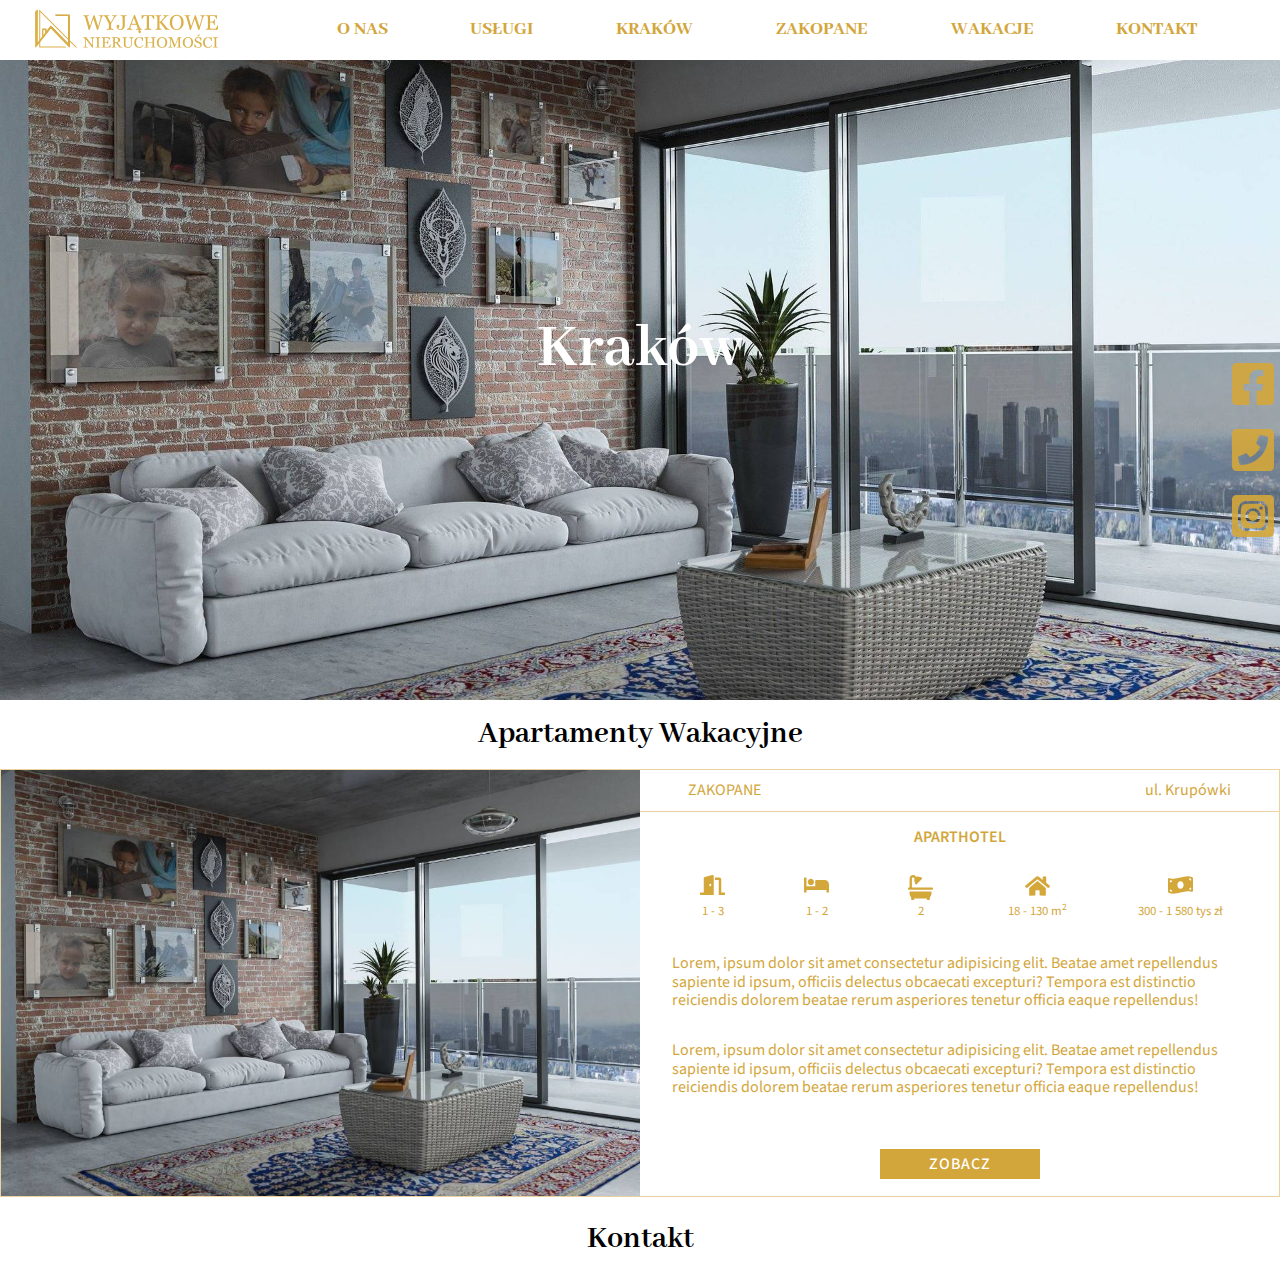
==== condo.html @ 6271d835 "Add styles to condo and new_offers, add single offer html and css" ====
<!DOCTYPE html>
<html lang="pl-PL">
<head>
  <meta charset="UTF-8">
  <meta name="viewport" content="width=device-width, initial-scale=1.0">
  <meta name="robots" content="noindex">
  <title>Wyjątkowe nieruchomości</title>
  <link rel="stylesheet" href="styles.css">
  <script async src="script.js"></script>
</head>
<body>
  <header class='header'>
    <h1 class='logo'>
      <img class='logo__image' src="./images/logos/logo_500_140.svg" alt="Logo Wyjątkowe Nieruchomości">
    </h1>
    <nav class='menu'>
      <ul class="menu__list">
        <li class="menu__list-item to-section"><a href="#section-about">o nas</a></li>
        <li class="menu__list-item to-section"><a href="#section-services">usługi</a></li>
        <li class="menu__list-item">
          <a href="./krakow.html">kraków</a>
        </li>
        <li class="menu__list-item">
          <a href="./zakopane.html">zakopane</a>
        </li><li class="menu__list-item">
          <a href="./condo.html">wakacje</a>
        </li>
        <li class="menu__list-item to-section">
          <a href="#section-contact">kontakt</a>
        </li>
      </ul>
    </nav>
  </header>
  <section class='hero'>
    <h2 class='hero__title'>Kraków</h2>
  </section>
  <section class='investments'>
    <h2 class='investments__title'>Apartamenty Wakacyjne</h2>
    <div class='investments__wrapper'>
      <div class='investments__single-offer'>
        <div class='investments__single-offer--image'></div>
        <div class='investments__single-offer--description'>
          <div class='main-description'>
            <p class='main-description--city'>zakopane</p>
            <p class='main-description--price'>ul. Krupówki</p>
          </div>
          <div class='additional-description'>
            <p class='additional-description--type'>Aparthotel</p>
            <div class='additional-description--rooms'>
              <span class='description-icon'></span>
              <span class='description-value'>1 - 3</span>
            </div>
            <div class='additional-description--bedrooms'>
              <span class='description-icon'></span>
              <span class='description-value'>1 - 2</span>
            </div>
            <div class='additional-description--bathrooms'>
              <span class='description-icon'></span>
              <span class='description-value'>2</span>
            </div>
            <div class='additional-description--area'>
              <span class='description-icon'></span>
              <span class='description-value'>18 - 130 m<sup>2</sup></span>
            </div>
            <div class='additional-description--price'>
              <span class='description-icon'></span>
              <span class='description-value'>300 - 1 580 tys zł</span>
            </div>
          </div>
          <div class='long-description'>
            <p>Lorem, ipsum dolor sit amet consectetur adipisicing elit. Beatae amet repellendus sapiente id ipsum, officiis delectus obcaecati excepturi? Tempora est distinctio reiciendis dolorem beatae rerum asperiores tenetur officia eaque repellendus!</p>
            <p>Lorem, ipsum dolor sit amet consectetur adipisicing elit. Beatae amet repellendus sapiente id ipsum, officiis delectus obcaecati excepturi? Tempora est distinctio reiciendis dolorem beatae rerum asperiores tenetur officia eaque repellendus!</p>
          </div>
          <div class='show-offer'>
            <a href="./single-offer.html" target='_blank' rel='noopener noreferrer'>zobacz</a>
          </div>
        </div>
      </div>
    </div>
  </section>
  <section class='social'>
    <div class='social__facebook'>
      <a class='social__facebook--link' href='https://www.facebook.com/michal.bysiek' target='_blank' rel='noopener noreferrer'></a>
    </div>
    <div class='social__phone'>
      <a class='social__phone--link' href='tel:733-003-652'></a>
    </div>
    <div class='social__instagram'>
      <a class='social__instagram--link' href='https://www.instagram.com/michalbysiek' target='_blank' rel='noopener noreferrer'></a>
    </div>
  </section>
  <section class='menu__toggler'>
    <button class="hamburger-menu">
      <span class="hamburger-menu-line"></span>
    </button>
  </section>
  <footer class='contact' id='section-contact'>
    <h2 class='contact__title'>Kontakt</h2>
  </footer>
</body>
</html>
---- styles.css ----
/*! normalize.css v8.0.1 | MIT License | github.com/necolas/normalize.css */
/* Document
   ========================================================================== */
/**
 * 1. Correct the line height in all browsers.
 * 2. Prevent adjustments of font size after orientation changes in iOS.
 */
@import url("https://fonts.googleapis.com/css2?family=Abhaya+Libre:wght@400;500;600;700;800&display=swap");
@import url("https://fonts.googleapis.com/css2?family=Source+Sans+Pro:wght@200;300;400;600;700&display=swap");
html {
  line-height: 1.15;
  /* 1 */
  -webkit-text-size-adjust: 100%;
  /* 2 */
}

/* Sections
   ========================================================================== */
/**
 * Remove the margin in all browsers.
 */
body {
  margin: 0;
}

/**
 * Render the `main` element consistently in IE.
 */
main {
  display: block;
}

/**
 * Correct the font size and margin on `h1` elements within `section` and
 * `article` contexts in Chrome, Firefox, and Safari.
 */
h1 {
  font-size: 2em;
  margin: 0.67em 0;
}

/* Grouping content
   ========================================================================== */
/**
 * 1. Add the correct box sizing in Firefox.
 * 2. Show the overflow in Edge and IE.
 */
hr {
  -webkit-box-sizing: content-box;
          box-sizing: content-box;
  /* 1 */
  height: 0;
  /* 1 */
  overflow: visible;
  /* 2 */
}

/**
 * 1. Correct the inheritance and scaling of font size in all browsers.
 * 2. Correct the odd `em` font sizing in all browsers.
 */
pre {
  font-family: monospace, monospace;
  /* 1 */
  font-size: 1em;
  /* 2 */
}

/* Text-level semantics
   ========================================================================== */
/**
 * Remove the gray background on active links in IE 10.
 */
a {
  background-color: transparent;
}

/**
 * 1. Remove the bottom border in Chrome 57-
 * 2. Add the correct text decoration in Chrome, Edge, IE, Opera, and Safari.
 */
abbr[title] {
  border-bottom: none;
  /* 1 */
  text-decoration: underline;
  /* 2 */
  -webkit-text-decoration: underline dotted;
          text-decoration: underline dotted;
  /* 2 */
}

/**
 * Add the correct font weight in Chrome, Edge, and Safari.
 */
b,
strong {
  font-weight: bolder;
}

/**
 * 1. Correct the inheritance and scaling of font size in all browsers.
 * 2. Correct the odd `em` font sizing in all browsers.
 */
code,
kbd,
samp {
  font-family: monospace, monospace;
  /* 1 */
  font-size: 1em;
  /* 2 */
}

/**
 * Add the correct font size in all browsers.
 */
small {
  font-size: 80%;
}

/**
 * Prevent `sub` and `sup` elements from affecting the line height in
 * all browsers.
 */
sub,
sup {
  font-size: 75%;
  line-height: 0;
  position: relative;
  vertical-align: baseline;
}

sub {
  bottom: -0.25em;
}

sup {
  top: -0.5em;
}

/* Embedded content
   ========================================================================== */
/**
 * Remove the border on images inside links in IE 10.
 */
img {
  border-style: none;
}

/* Forms
   ========================================================================== */
/**
 * 1. Change the font styles in all browsers.
 * 2. Remove the margin in Firefox and Safari.
 */
button,
input,
optgroup,
select,
textarea {
  font-family: inherit;
  /* 1 */
  font-size: 100%;
  /* 1 */
  line-height: 1.15;
  /* 1 */
  margin: 0;
  /* 2 */
}

/**
 * Show the overflow in IE.
 * 1. Show the overflow in Edge.
 */
button,
input {
  /* 1 */
  overflow: visible;
}

/**
 * Remove the inheritance of text transform in Edge, Firefox, and IE.
 * 1. Remove the inheritance of text transform in Firefox.
 */
button,
select {
  /* 1 */
  text-transform: none;
}

/**
 * Correct the inability to style clickable types in iOS and Safari.
 */
button,
[type="button"],
[type="reset"],
[type="submit"] {
  -webkit-appearance: button;
}

/**
 * Remove the inner border and padding in Firefox.
 */
button::-moz-focus-inner,
[type="button"]::-moz-focus-inner,
[type="reset"]::-moz-focus-inner,
[type="submit"]::-moz-focus-inner {
  border-style: none;
  padding: 0;
}

/**
 * Restore the focus styles unset by the previous rule.
 */
button:-moz-focusring,
[type="button"]:-moz-focusring,
[type="reset"]:-moz-focusring,
[type="submit"]:-moz-focusring {
  outline: 1px dotted ButtonText;
}

/**
 * Correct the padding in Firefox.
 */
fieldset {
  padding: 0.35em 0.75em 0.625em;
}

/**
 * 1. Correct the text wrapping in Edge and IE.
 * 2. Correct the color inheritance from `fieldset` elements in IE.
 * 3. Remove the padding so developers are not caught out when they zero out
 *    `fieldset` elements in all browsers.
 */
legend {
  -webkit-box-sizing: border-box;
          box-sizing: border-box;
  /* 1 */
  color: inherit;
  /* 2 */
  display: table;
  /* 1 */
  max-width: 100%;
  /* 1 */
  padding: 0;
  /* 3 */
  white-space: normal;
  /* 1 */
}

/**
 * Add the correct vertical alignment in Chrome, Firefox, and Opera.
 */
progress {
  vertical-align: baseline;
}

/**
 * Remove the default vertical scrollbar in IE 10+.
 */
textarea {
  overflow: auto;
}

/**
 * 1. Add the correct box sizing in IE 10.
 * 2. Remove the padding in IE 10.
 */
[type="checkbox"],
[type="radio"] {
  -webkit-box-sizing: border-box;
          box-sizing: border-box;
  /* 1 */
  padding: 0;
  /* 2 */
}

/**
 * Correct the cursor style of increment and decrement buttons in Chrome.
 */
[type="number"]::-webkit-inner-spin-button,
[type="number"]::-webkit-outer-spin-button {
  height: auto;
}

/**
 * 1. Correct the odd appearance in Chrome and Safari.
 * 2. Correct the outline style in Safari.
 */
[type="search"] {
  -webkit-appearance: textfield;
  /* 1 */
  outline-offset: -2px;
  /* 2 */
}

/**
 * Remove the inner padding in Chrome and Safari on macOS.
 */
[type="search"]::-webkit-search-decoration {
  -webkit-appearance: none;
}

/**
 * 1. Correct the inability to style clickable types in iOS and Safari.
 * 2. Change font properties to `inherit` in Safari.
 */
::-webkit-file-upload-button {
  -webkit-appearance: button;
  /* 1 */
  font: inherit;
  /* 2 */
}

/* Interactive
   ========================================================================== */
/*
 * Add the correct display in Edge, IE 10+, and Firefox.
 */
details {
  display: block;
}

/*
 * Add the correct display in all browsers.
 */
summary {
  display: list-item;
}

/* Misc
   ========================================================================== */
/**
 * Add the correct display in IE 10+.
 */
template {
  display: none;
}

/**
 * Add the correct display in IE 10.
 */
[hidden] {
  display: none;
}

.header {
  width: 100%;
  height: 60px;
  background-color: #ffffff;
  position: fixed;
  top: 0;
}

.header .logo {
  display: -webkit-box;
  display: -ms-flexbox;
  display: flex;
  -webkit-box-pack: center;
      -ms-flex-pack: center;
          justify-content: center;
  -webkit-box-align: center;
      -ms-flex-align: center;
          align-items: center;
  width: 100%;
  height: 100%;
  max-height: 60px;
  margin: 0;
}

.header .logo__image {
  height: 90%;
  width: auto;
}

.header .menu {
  position: fixed;
  left: 100vw;
  top: 60px;
  height: calc(100vh - 2 * 60px);
  width: 100vw;
  background-image: -webkit-gradient(linear, left top, left bottom, from(white), to(white));
  background-image: linear-gradient(white, white);
  -webkit-transition: -webkit-transform 1s .2s ease-in-out;
  transition: -webkit-transform 1s .2s ease-in-out;
  transition: transform 1s .2s ease-in-out;
  transition: transform 1s .2s ease-in-out, -webkit-transform 1s .2s ease-in-out;
  display: -webkit-box;
  display: -ms-flexbox;
  display: flex;
  -webkit-box-pack: center;
      -ms-flex-pack: center;
          justify-content: center;
  -webkit-box-align: center;
      -ms-flex-align: center;
          align-items: center;
}

.header .menu__list {
  list-style: none;
  margin: 0;
  padding: 0;
  text-transform: uppercase;
  text-align: center;
}

.header .menu__list-item {
  margin-bottom: 1rem;
}

.header .menu__list-item a {
  color: #d3a63b;
  text-decoration: none;
  font-size: 2rem;
  font-family: "Abhaya Libre", serif;
  font-weight: 800;
}

.header .menu.visible {
  -webkit-transform: translateX(-100vw);
          transform: translateX(-100vw);
}

@media (min-width: 1024px) {
  .header {
    display: -webkit-box;
    display: -ms-flexbox;
    display: flex;
    -webkit-box-pack: justify;
        -ms-flex-pack: justify;
            justify-content: space-between;
    background-color: #ffffff;
  }
  .header .logo {
    max-width: 190px;
    margin: 0 2rem;
  }
  .header .menu {
    position: relative;
    left: initial;
    top: initial;
    width: 90%;
    height: 100%;
  }
  .header .menu__list {
    width: 100%;
    display: -webkit-box;
    display: -ms-flexbox;
    display: flex;
    -webkit-box-orient: horizontal;
    -webkit-box-direction: normal;
        -ms-flex-direction: row;
            flex-direction: row;
    -ms-flex-wrap: nowrap;
        flex-wrap: nowrap;
    -webkit-box-pack: space-evenly;
        -ms-flex-pack: space-evenly;
            justify-content: space-evenly;
  }
  .header .menu__list-item {
    margin: 0;
  }
  .header .menu__list-item a {
    font-size: 1.2rem;
  }
}

.hero {
  display: -webkit-box;
  display: -ms-flexbox;
  display: flex;
  -webkit-box-pack: center;
      -ms-flex-pack: center;
          justify-content: center;
  -webkit-box-align: center;
      -ms-flex-align: center;
          align-items: center;
  width: 100%;
  height: 100vw;
  max-height: 600px;
  background-image: url("./images/heroes/hero_01_1024_768.jpg");
  background-position: center;
  background-size: cover;
}

.hero__title {
  margin: 0;
  font-size: 2rem;
  font-family: "Abhaya Libre", serif;
  font-weight: 700;
  color: white;
}

@media (min-width: 1024px) {
  .hero {
    height: 80vh;
    max-height: 700px;
    background-image: url("./images/heroes/hero_01_1920_1080.jpg");
  }
  .hero__title {
    font-size: 4rem;
  }
}

.about {
  width: 100%;
  height: auto;
  margin-top: 1rem;
  padding: .5rem;
}

.about__title {
  margin: 0;
  font-size: 2rem;
  font-family: "Abhaya Libre", serif;
  font-weight: 700;
  color: black;
  text-align: center;
}

.about__content {
  margin: 0;
  font-size: 1rem;
  font-family: "Source Sans Pro", sans-serif;
  font-weight: 400;
  color: black;
  margin-bottom: .5rem;
}

.services {
  width: 100%;
  height: auto;
  margin-top: 1rem;
  padding: .5rem;
}

.services__title {
  margin: 0;
  font-size: 2rem;
  font-family: "Abhaya Libre", serif;
  font-weight: 700;
  color: black;
  text-align: center;
}

.services__content {
  margin: 0;
  font-size: 1rem;
  font-family: "Source Sans Pro", sans-serif;
  font-weight: 400;
  color: black;
  margin-bottom: .5rem;
}

.contact {
  width: 100%;
  height: auto;
  margin-top: 1rem;
  margin-bottom: 60px;
  padding: .5rem;
}

.contact__title {
  margin: 0;
  font-size: 2rem;
  font-family: "Abhaya Libre", serif;
  font-weight: 700;
  color: black;
  text-align: center;
}

.contact__content {
  margin: 0;
  font-size: 1rem;
  font-family: "Source Sans Pro", sans-serif;
  font-weight: 400;
  color: black;
  margin-bottom: .5rem;
}

@media (min-width: 1024px) {
  .contact {
    margin-bottom: 0;
  }
}

.social {
  display: -webkit-box;
  display: -ms-flexbox;
  display: flex;
  -webkit-box-align: end;
      -ms-flex-align: end;
          align-items: flex-end;
  -webkit-box-pack: justify;
      -ms-flex-pack: justify;
          justify-content: space-between;
  -webkit-box-orient: vertical;
  -webkit-box-direction: normal;
      -ms-flex-direction: column;
          flex-direction: column;
  position: fixed;
  right: 0;
  bottom: calc(50vh - 90px);
  width: 15vw;
  max-width: 60px;
  height: 180px;
}

.social__facebook, .social__phone, .social__instagram {
  width: 48px;
  height: 48px;
  background-color: transparent;
}

.social__facebook--link, .social__phone--link, .social__instagram--link {
  display: block;
  width: 100%;
  height: 100%;
  background-repeat: no-repeat;
  opacity: .9;
  -webkit-filter: invert(72%) sepia(60%) saturate(515%) hue-rotate(355deg) brightness(88%) contrast(87%);
          filter: invert(72%) sepia(60%) saturate(515%) hue-rotate(355deg) brightness(88%) contrast(87%);
}

.social__facebook--link {
  background-image: url("./images/logos/facebook-square.svg");
}

.social__phone--link {
  background-image: url("./images/logos/phone-square.svg");
}

.social__instagram--link {
  background-image: url("./images/logos/instagram-square.svg");
}

.menu__toggler {
  display: -webkit-box;
  display: -ms-flexbox;
  display: flex;
  -webkit-box-pack: center;
      -ms-flex-pack: center;
          justify-content: center;
  -webkit-box-align: center;
      -ms-flex-align: center;
          align-items: center;
  position: fixed;
  bottom: 0;
  width: 100%;
  height: 60px;
  background-color: #ffffff;
}

.menu__toggler .hamburger-menu {
  width: 30px;
  height: 30px;
  background: #ffffff;
  border: none;
  padding: 0;
  outline: #ffffff;
  cursor: pointer;
  overflow: hidden;
}

.menu__toggler .hamburger-menu-line {
  position: relative;
  display: block;
  height: 4px;
  width: 100%;
  background: #d3a63b;
  border-radius: 2px;
  -webkit-transition: -webkit-transform 1s .2s ease;
  transition: -webkit-transform 1s .2s ease;
  transition: transform 1s .2s ease;
  transition: transform 1s .2s ease, -webkit-transform 1s .2s ease;
}

.menu__toggler .hamburger-menu-line:after {
  position: absolute;
  content: '';
  height: 4px;
  width: 50%;
  left: 50%;
  top: 10px;
  background: #d3a63b;
  border-radius: 2px;
  -webkit-transition: -webkit-transform 1.2s .2s ease;
  transition: -webkit-transform 1.2s .2s ease;
  transition: transform 1.2s .2s ease;
  transition: transform 1.2s .2s ease, -webkit-transform 1.2s .2s ease;
}

.menu__toggler .hamburger-menu-line:before {
  position: absolute;
  content: '';
  height: 4px;
  width: 50%;
  left: 0;
  bottom: 10px;
  background: #d3a63b;
  border-radius: 2px;
  -webkit-transition: -webkit-transform 1s .2s ease;
  transition: -webkit-transform 1s .2s ease;
  transition: transform 1s .2s ease;
  transition: transform 1s .2s ease, -webkit-transform 1s .2s ease;
}

.menu__toggler .hamburger-menu:focus {
  color: #d3a63b;
}

.menu__toggler .hamburger-active .hamburger-menu-line {
  -webkit-transform: scaleX(0.25);
          transform: scaleX(0.25);
  border-radius: 1px;
}

.menu__toggler .hamburger-active .hamburger-menu-line:before {
  -webkit-transform: scaleX(8) translateX(0.5px);
          transform: scaleX(8) translateX(0.5px);
  border-radius: 1px;
}

.menu__toggler .hamburger-active .hamburger-menu-line:after {
  -webkit-transform: scaleX(8) translateX(-1px);
          transform: scaleX(8) translateX(-1px);
  border-radius: 1px;
}

@media (min-width: 1024px) {
  .menu__toggler {
    display: none;
  }
}

.new-offers {
  width: 100%;
  height: auto;
  margin-top: 1rem;
}

.new-offers__title {
  margin: 0;
  font-size: 2rem;
  font-family: "Abhaya Libre", serif;
  font-weight: 700;
  color: black;
  text-align: center;
  margin-bottom: 1rem;
}

.new-offers__wrapper {
  width: 100%;
  display: -webkit-box;
  display: -ms-flexbox;
  display: flex;
  -webkit-box-pack: center;
      -ms-flex-pack: center;
          justify-content: center;
}

.new-offers__wrapper .new-offers__single-offer {
  width: 100%;
  max-width: 440px;
  height: auto;
}

.new-offers__wrapper .new-offers__single-offer--image {
  width: 100%;
  height: 80vw;
  max-height: 440px;
  background-image: url("./images/heroes/hero_01_1024_768.jpg");
  background-position: center;
  background-size: cover;
}

.new-offers__wrapper .new-offers__single-offer--description {
  color: #d3a63b;
  font-family: "Source Sans Pro", sans-serif;
}

.new-offers__wrapper .new-offers__single-offer--description .main-description {
  display: -webkit-box;
  display: -ms-flexbox;
  display: flex;
  -webkit-box-pack: justify;
      -ms-flex-pack: justify;
          justify-content: space-between;
  -webkit-box-align: center;
      -ms-flex-align: center;
          align-items: center;
  padding: 0 .5rem;
  border-bottom: 1px solid rgba(211, 166, 59, 0.5);
}

.new-offers__wrapper .new-offers__single-offer--description .main-description--city, .new-offers__wrapper .new-offers__single-offer--description .main-description--price {
  margin: .75rem 0;
}

.new-offers__wrapper .new-offers__single-offer--description .main-description--city {
  text-transform: uppercase;
}

.new-offers__wrapper .new-offers__single-offer--description .additional-description {
  display: -webkit-box;
  display: -ms-flexbox;
  display: flex;
  -webkit-box-pack: justify;
      -ms-flex-pack: justify;
          justify-content: space-between;
  -webkit-box-align: center;
      -ms-flex-align: center;
          align-items: center;
  -ms-flex-wrap: wrap;
      flex-wrap: wrap;
  padding: 0 .5rem;
  border-bottom: 1px solid rgba(211, 166, 59, 0.5);
}

.new-offers__wrapper .new-offers__single-offer--description .additional-description--type {
  min-width: 25%;
  text-transform: uppercase;
}

.new-offers__wrapper .new-offers__single-offer--description .additional-description--rooms, .new-offers__wrapper .new-offers__single-offer--description .additional-description--bedrooms, .new-offers__wrapper .new-offers__single-offer--description .additional-description--bathrooms, .new-offers__wrapper .new-offers__single-offer--description .additional-description--area, .new-offers__wrapper .new-offers__single-offer--description .additional-description--ground-area {
  display: -webkit-box;
  display: -ms-flexbox;
  display: flex;
  -webkit-box-orient: vertical;
  -webkit-box-direction: normal;
      -ms-flex-direction: column;
          flex-direction: column;
  -webkit-box-align: center;
      -ms-flex-align: center;
          align-items: center;
  -webkit-box-pack: justify;
      -ms-flex-pack: justify;
          justify-content: space-between;
  padding: .5rem;
}

.new-offers__wrapper .new-offers__single-offer--description .additional-description--rooms .description-icon, .new-offers__wrapper .new-offers__single-offer--description .additional-description--bedrooms .description-icon, .new-offers__wrapper .new-offers__single-offer--description .additional-description--bathrooms .description-icon, .new-offers__wrapper .new-offers__single-offer--description .additional-description--area .description-icon, .new-offers__wrapper .new-offers__single-offer--description .additional-description--ground-area .description-icon {
  height: 20px;
  width: 20px;
  margin: .25rem;
  background-repeat: no-repeat;
  z-index: -1;
  -webkit-filter: invert(72%) sepia(60%) saturate(515%) hue-rotate(355deg) brightness(88%) contrast(87%);
          filter: invert(72%) sepia(60%) saturate(515%) hue-rotate(355deg) brightness(88%) contrast(87%);
}

.new-offers__wrapper .new-offers__single-offer--description .additional-description--rooms .description-value, .new-offers__wrapper .new-offers__single-offer--description .additional-description--bedrooms .description-value, .new-offers__wrapper .new-offers__single-offer--description .additional-description--bathrooms .description-value, .new-offers__wrapper .new-offers__single-offer--description .additional-description--area .description-value, .new-offers__wrapper .new-offers__single-offer--description .additional-description--ground-area .description-value {
  font-size: .7rem;
}

.new-offers__wrapper .new-offers__single-offer--description .additional-description--rooms .description-icon {
  background-image: url("./images/icons/door-open.svg");
}

.new-offers__wrapper .new-offers__single-offer--description .additional-description--bedrooms .description-icon {
  background-image: url("./images/icons/bed.svg");
}

.new-offers__wrapper .new-offers__single-offer--description .additional-description--bathrooms .description-icon {
  background-image: url("./images/icons/bath.svg");
}

.new-offers__wrapper .new-offers__single-offer--description .additional-description--area .description-icon {
  background-image: url("./images/icons/home.svg");
}

.new-offers__wrapper .new-offers__single-offer--description .additional-description--ground-area .description-icon {
  background-image: url("./images/icons/square.svg");
}

.new-offers__wrapper .new-offers__single-offer--description .show-offer {
  display: -webkit-box;
  display: -ms-flexbox;
  display: flex;
  -webkit-box-pack: center;
      -ms-flex-pack: center;
          justify-content: center;
  -webkit-box-align: center;
      -ms-flex-align: center;
          align-items: center;
  height: 60px;
  border-bottom: 1px solid rgba(211, 166, 59, 0.5);
}

.new-offers__wrapper .new-offers__single-offer--description .show-offer a {
  width: 50%;
  height: 30px;
  max-width: 160px;
  color: white;
  background-color: #d3a63b;
  line-height: 26px;
  text-align: center;
  text-decoration: none;
  text-transform: uppercase;
  font-weight: 500;
  letter-spacing: 1px;
  font-size: 1rem;
  border: 2px solid rgba(211, 166, 59, 0.5);
  -webkit-transition: background-color 1s ease, color 1s ease;
  transition: background-color 1s ease, color 1s ease;
}

.new-offers__wrapper .new-offers__single-offer--description .show-offer a:hover {
  color: #d3a63b;
  background-color: white;
}

@media (min-width: 768px) {
  .new-offers__wrapper .new-offers__single-offer {
    width: 50%;
  }
  .new-offers__wrapper .new-offers__single-offer--image {
    height: 35vw;
  }
}

@media (min-width: 1024px) {
  .new-offers__wrapper .new-offers__single-offer {
    width: 33.33%;
  }
  .new-offers__wrapper .new-offers__single-offer--image {
    height: 30vw;
  }
}

@media (min-width: 1280px) {
  .new-offers__wrapper .new-offers__single-offer {
    width: 25%;
  }
  .new-offers__wrapper .new-offers__single-offer--image {
    height: 25vw;
  }
}

.investments {
  width: 100%;
  height: auto;
  margin-top: 1rem;
}

.investments__title {
  margin: 0;
  font-size: 2rem;
  font-family: "Abhaya Libre", serif;
  font-weight: 700;
  color: black;
  text-align: center;
  margin-bottom: 1rem;
}

.investments__wrapper {
  width: 100%;
  display: -webkit-box;
  display: -ms-flexbox;
  display: flex;
  -webkit-box-pack: center;
      -ms-flex-pack: center;
          justify-content: center;
}

.investments__wrapper .investments__single-offer {
  width: 100%;
  max-width: 440px;
  height: auto;
}

.investments__wrapper .investments__single-offer--image {
  width: 100%;
  height: 80vw;
  max-height: 440px;
  background-image: url("./images/heroes/hero_01_1024_768.jpg");
  background-position: center;
  background-size: cover;
}

.investments__wrapper .investments__single-offer--description {
  color: #d3a63b;
  font-family: "Source Sans Pro", sans-serif;
}

.investments__wrapper .investments__single-offer--description .main-description {
  display: -webkit-box;
  display: -ms-flexbox;
  display: flex;
  -webkit-box-pack: justify;
      -ms-flex-pack: justify;
          justify-content: space-between;
  -webkit-box-align: center;
      -ms-flex-align: center;
          align-items: center;
  padding: 0 .5rem;
  border-bottom: 1px solid rgba(211, 166, 59, 0.5);
}

.investments__wrapper .investments__single-offer--description .main-description--city, .investments__wrapper .investments__single-offer--description .main-description--price {
  margin: .75rem 0;
}

.investments__wrapper .investments__single-offer--description .main-description--city {
  text-transform: uppercase;
}

.investments__wrapper .investments__single-offer--description .additional-description {
  display: -webkit-box;
  display: -ms-flexbox;
  display: flex;
  -webkit-box-pack: justify;
      -ms-flex-pack: justify;
          justify-content: space-between;
  -webkit-box-align: center;
      -ms-flex-align: center;
          align-items: center;
  -ms-flex-wrap: wrap;
      flex-wrap: wrap;
  padding: 0 .5rem;
  border-bottom: 1px solid rgba(211, 166, 59, 0.5);
}

.investments__wrapper .investments__single-offer--description .additional-description--type {
  width: 100%;
  text-align: center;
  text-transform: uppercase;
  font-weight: 600;
}

.investments__wrapper .investments__single-offer--description .additional-description--rooms, .investments__wrapper .investments__single-offer--description .additional-description--bedrooms, .investments__wrapper .investments__single-offer--description .additional-description--bathrooms, .investments__wrapper .investments__single-offer--description .additional-description--area, .investments__wrapper .investments__single-offer--description .additional-description--price {
  display: -webkit-box;
  display: -ms-flexbox;
  display: flex;
  -webkit-box-orient: vertical;
  -webkit-box-direction: normal;
      -ms-flex-direction: column;
          flex-direction: column;
  -webkit-box-align: center;
      -ms-flex-align: center;
          align-items: center;
  -webkit-box-pack: justify;
      -ms-flex-pack: justify;
          justify-content: space-between;
  padding: .5rem;
}

.investments__wrapper .investments__single-offer--description .additional-description--rooms .description-icon, .investments__wrapper .investments__single-offer--description .additional-description--bedrooms .description-icon, .investments__wrapper .investments__single-offer--description .additional-description--bathrooms .description-icon, .investments__wrapper .investments__single-offer--description .additional-description--area .description-icon, .investments__wrapper .investments__single-offer--description .additional-description--price .description-icon {
  height: 20px;
  width: 20px;
  margin: .25rem;
  background-repeat: no-repeat;
  z-index: -1;
  -webkit-filter: invert(72%) sepia(60%) saturate(515%) hue-rotate(355deg) brightness(88%) contrast(87%);
          filter: invert(72%) sepia(60%) saturate(515%) hue-rotate(355deg) brightness(88%) contrast(87%);
}

.investments__wrapper .investments__single-offer--description .additional-description--rooms .description-value, .investments__wrapper .investments__single-offer--description .additional-description--bedrooms .description-value, .investments__wrapper .investments__single-offer--description .additional-description--bathrooms .description-value, .investments__wrapper .investments__single-offer--description .additional-description--area .description-value, .investments__wrapper .investments__single-offer--description .additional-description--price .description-value {
  font-size: .7rem;
}

.investments__wrapper .investments__single-offer--description .additional-description--rooms .description-icon {
  background-image: url("./images/icons/door-open.svg");
}

.investments__wrapper .investments__single-offer--description .additional-description--bedrooms .description-icon {
  background-image: url("./images/icons/bed.svg");
}

.investments__wrapper .investments__single-offer--description .additional-description--bathrooms .description-icon {
  background-image: url("./images/icons/bath.svg");
}

.investments__wrapper .investments__single-offer--description .additional-description--area .description-icon {
  background-image: url("./images/icons/home.svg");
}

.investments__wrapper .investments__single-offer--description .additional-description--price .description-icon {
  background-image: url("./images/icons/money-bill-wave.svg");
}

.investments__wrapper .investments__single-offer--description .long-description {
  display: none;
}

.investments__wrapper .investments__single-offer--description .show-offer {
  display: -webkit-box;
  display: -ms-flexbox;
  display: flex;
  -webkit-box-pack: center;
      -ms-flex-pack: center;
          justify-content: center;
  -webkit-box-align: center;
      -ms-flex-align: center;
          align-items: center;
  height: 60px;
  border-bottom: 1px solid rgba(211, 166, 59, 0.5);
}

.investments__wrapper .investments__single-offer--description .show-offer a {
  width: 50%;
  height: 30px;
  max-width: 160px;
  color: white;
  background-color: #d3a63b;
  line-height: 26px;
  text-align: center;
  text-decoration: none;
  text-transform: uppercase;
  font-weight: 500;
  letter-spacing: 1px;
  font-size: 1rem;
  border: 2px solid rgba(211, 166, 59, 0.5);
  -webkit-transition: background-color 1s ease, color 1s ease;
  transition: background-color 1s ease, color 1s ease;
}

.investments__wrapper .investments__single-offer--description .show-offer a:hover {
  color: #d3a63b;
  background-color: white;
}

@media (min-width: 768px) {
  .investments__wrapper .investments__single-offer {
    width: 50%;
  }
  .investments__wrapper .investments__single-offer--image {
    height: 35vw;
  }
}

@media (min-width: 1024px) {
  .investments__wrapper .investments__single-offer {
    width: 100%;
    max-width: 1280px;
    margin: 0 auto;
    display: -webkit-box;
    display: -ms-flexbox;
    display: flex;
    border: 1px solid rgba(211, 166, 59, 0.5);
  }
  .investments__wrapper .investments__single-offer--image {
    width: 50%;
    height: auto;
  }
  .investments__wrapper .investments__single-offer--description {
    width: 50%;
  }
  .investments__wrapper .investments__single-offer--description .main-description {
    height: 10%;
    padding: 0 3rem;
  }
  .investments__wrapper .investments__single-offer--description .additional-description {
    height: 25%;
    padding: 0 3rem;
    border-bottom: none;
  }
  .investments__wrapper .investments__single-offer--description .additional-description--rooms .description-icon, .investments__wrapper .investments__single-offer--description .additional-description--bedrooms .description-icon, .investments__wrapper .investments__single-offer--description .additional-description--bathrooms .description-icon, .investments__wrapper .investments__single-offer--description .additional-description--area .description-icon, .investments__wrapper .investments__single-offer--description .additional-description--price .description-icon {
    height: 25px;
    width: 25px;
  }
  .investments__wrapper .investments__single-offer--description .additional-description--rooms .description-value, .investments__wrapper .investments__single-offer--description .additional-description--bedrooms .description-value, .investments__wrapper .investments__single-offer--description .additional-description--bathrooms .description-value, .investments__wrapper .investments__single-offer--description .additional-description--area .description-value, .investments__wrapper .investments__single-offer--description .additional-description--price .description-value {
    font-size: .8rem;
  }
  .investments__wrapper .investments__single-offer--description .long-description {
    height: 50%;
    display: -webkit-box;
    display: -ms-flexbox;
    display: flex;
    -webkit-box-orient: vertical;
    -webkit-box-direction: normal;
        -ms-flex-direction: column;
            flex-direction: column;
    -webkit-box-align: center;
        -ms-flex-align: center;
            align-items: center;
    -webkit-box-pack: center;
        -ms-flex-pack: center;
            justify-content: center;
    padding: 2rem;
  }
  .investments__wrapper .investments__single-offer--description .show-offer {
    height: 15%;
    border-bottom: none;
  }
}

.single-offer {
  width: 100%;
  height: auto;
}

.single-offer__gallery {
  width: 100%;
  height: 50vh;
  max-height: 600px;
  display: -webkit-box;
  display: -ms-flexbox;
  display: flex;
  -ms-flex-wrap: wrap;
      flex-wrap: wrap;
  overflow: hidden;
}

.single-offer__gallery--image {
  height: 100%;
  width: 100%;
  background-position: center;
  background-size: cover;
}

@media (min-width: 768px) {
  .single-offer__gallery--image {
    width: 50%;
  }
}

@media (min-width: 1024px) {
  .single-offer__gallery--image {
    width: 33.33%;
  }
}

.single-offer__gallery--image:nth-child(1) {
  background-image: url("./images/gallery/livingroom_1000_600.jpg");
}

.single-offer__gallery--image:nth-child(2) {
  background-image: url("./images/gallery/bedroom_1092_600.jpg");
}

.single-offer__gallery--image:nth-child(3) {
  background-image: url("./images/gallery/kitchen_1067_600.jpg");
}

.single-offer__gallery--image:nth-child(4) {
  background-image: url("./images/gallery/bathroom_900_600.jpg");
}

.single-offer__summary {
  position: -webkit-sticky;
  position: sticky;
  opacity: 1;
  top: 60px;
  width: 100%;
  height: 20vh;
  margin-top: 1rem;
  background-color: #e9d29d;
  font-family: "Source Sans Pro", sans-serif;
  color: rgba(29, 39, 49, 0.8);
  font-size: 1.15rem;
  display: -webkit-box;
  display: -ms-flexbox;
  display: flex;
  -webkit-box-orient: vertical;
  -webkit-box-direction: normal;
      -ms-flex-direction: column;
          flex-direction: column;
  -webkit-box-pack: center;
      -ms-flex-pack: center;
          justify-content: center;
}

.single-offer__summary-price, .single-offer__summary-localization, .single-offer__summary-data {
  display: -webkit-box;
  display: -ms-flexbox;
  display: flex;
}

.single-offer__summary-price p, .single-offer__summary-localization p, .single-offer__summary-data p {
  margin: 0.5rem 0 0.5rem 1rem;
}

.single-offer__summary-data--area, .single-offer__summary-data--rooms {
  border-right: 1px solid white;
  padding-right: 1rem;
}

.single-offer__description {
  width: 100%;
  padding: 1rem;
  margin-top: 1rem;
  background-color: rgba(211, 166, 59, 0.1);
}

.single-offer__description--title {
  margin: .8rem 0;
  font-size: 1.5rem;
  font-weight: 700;
  line-height: 125%;
  font-family: "Abhaya Libre", serif;
  color: #0a1612;
}

.single-offer__description--localization .title, .single-offer__description--localization .description, .single-offer__description--localization .list, .single-offer__description--property .title, .single-offer__description--property .description, .single-offer__description--property .list, .single-offer__description--info .title, .single-offer__description--info .description, .single-offer__description--info .list, .single-offer__description--list .title, .single-offer__description--list .description, .single-offer__description--list .list {
  margin: .8rem 0;
  font-family: "Source Sans Pro", sans-serif;
}

.single-offer__description--localization .title, .single-offer__description--property .title, .single-offer__description--info .title, .single-offer__description--list .title {
  font-size: 1.25rem;
  font-weight: 600;
  color: #1a2930;
}

.single-offer__description--localization .description, .single-offer__description--localization .list, .single-offer__description--property .description, .single-offer__description--property .list, .single-offer__description--info .description, .single-offer__description--info .list, .single-offer__description--list .description, .single-offer__description--list .list {
  font-size: 1.1rem;
  font-weight: 400;
  color: #1d2731;
}

.single-offer__description--localization .list, .single-offer__description--property .list, .single-offer__description--info .list, .single-offer__description--list .list {
  padding: 0 0 0 1.25rem;
}

.single-offer__description--localization .list .list-item, .single-offer__description--property .list .list-item, .single-offer__description--info .list .list-item, .single-offer__description--list .list .list-item {
  padding-bottom: .4rem;
}

*,
::after,
::before {
  -webkit-box-sizing: border-box;
          box-sizing: border-box;
}

* {
  -webkit-font-smoothing: antialiased;
  -moz-osx-font-smoothing: grayscale;
}

html {
  scroll-behavior: smooth;
  overflow-x: hidden;
}
/*# sourceMappingURL=styles.css.map */
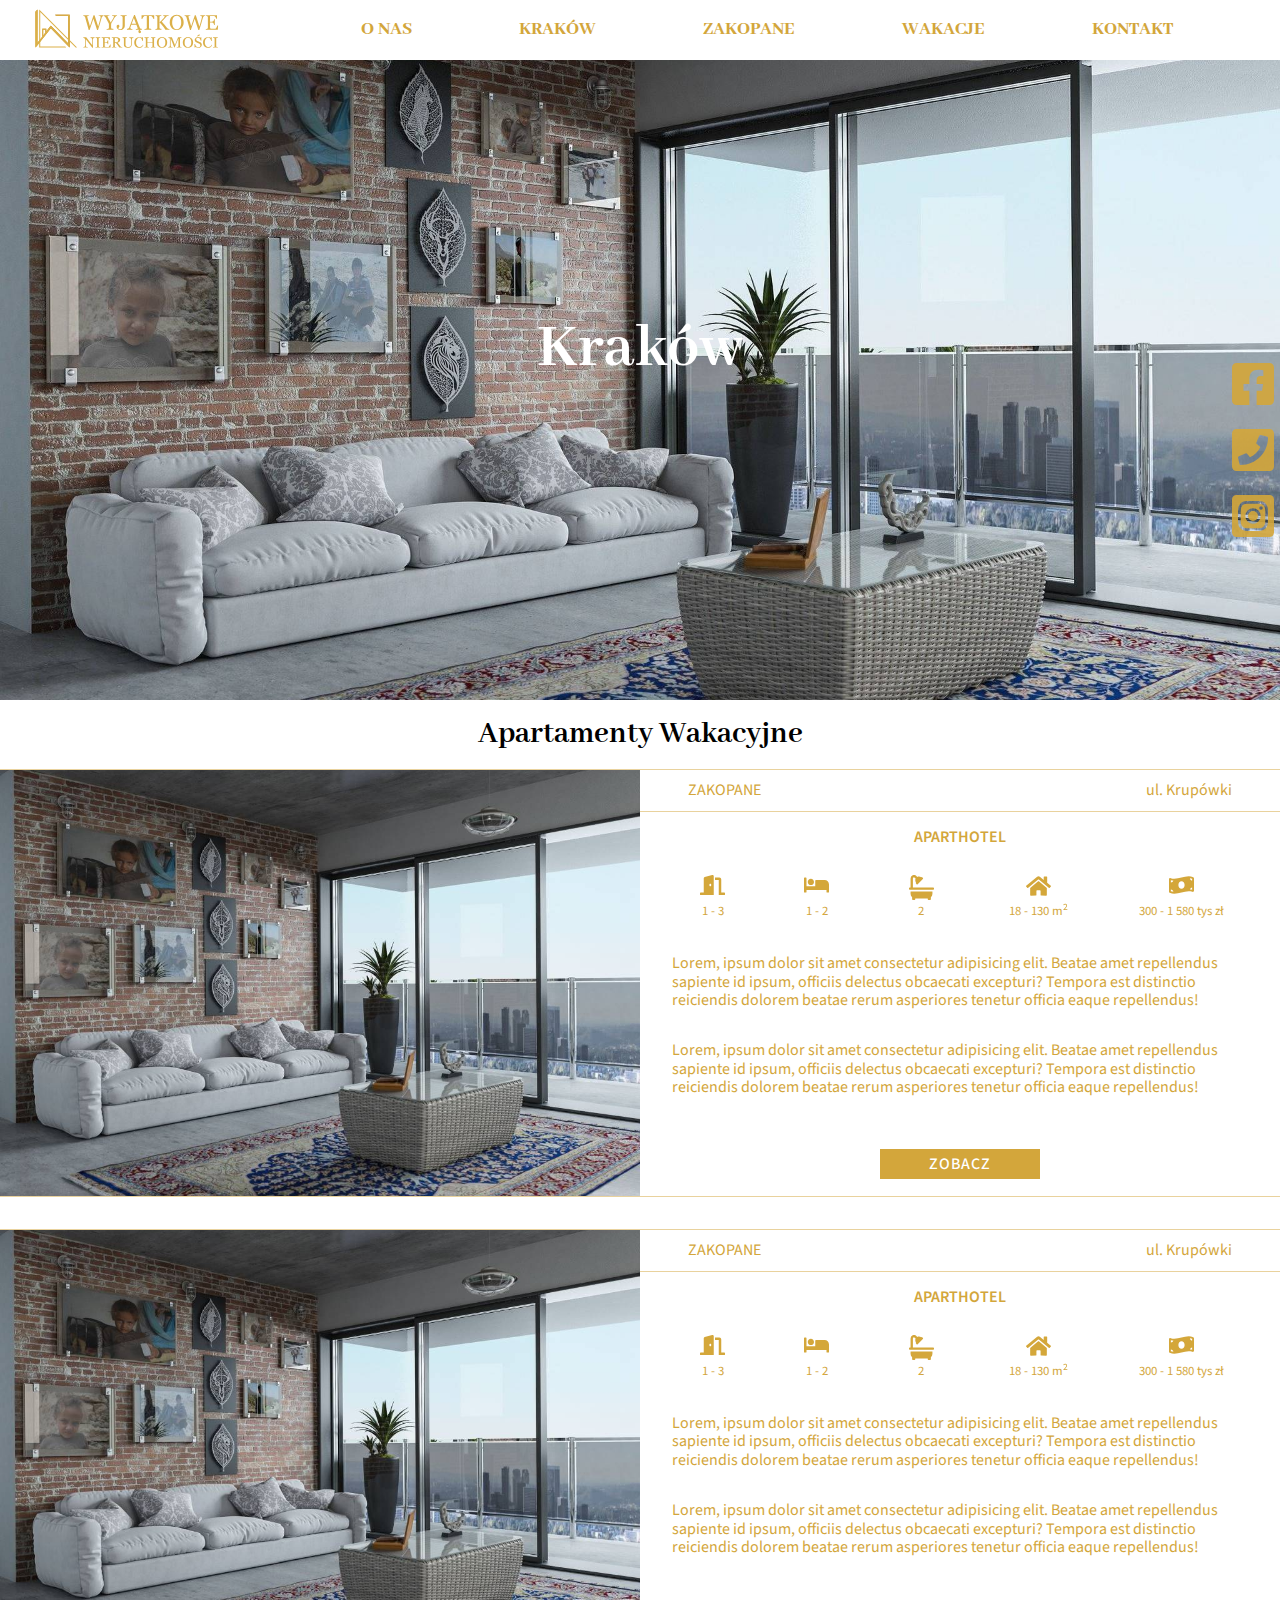
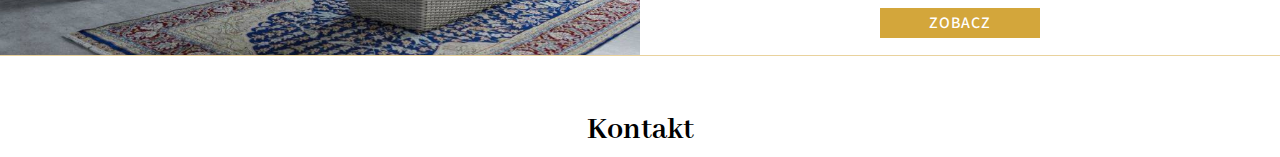
==== commit 6edc61ce: "Add styles to single-offer, delete section uslugi, fix some styling issues" ====
--- a/condo.html
+++ b/condo.html
@@ -15,8 +15,7 @@
     </h1>
     <nav class='menu'>
       <ul class="menu__list">
-        <li class="menu__list-item to-section"><a href="#section-about">o nas</a></li>
-        <li class="menu__list-item to-section"><a href="#section-services">usługi</a></li>
+        <li class="menu__list-item"><a href="./index.html">o nas</a></li>
         <li class="menu__list-item">
           <a href="./krakow.html">kraków</a>
         </li>
@@ -37,6 +36,45 @@
   <section class='investments'>
     <h2 class='investments__title'>Apartamenty Wakacyjne</h2>
     <div class='investments__wrapper'>
+      <div class='investments__single-offer'>
+        <div class='investments__single-offer--image'></div>
+        <div class='investments__single-offer--description'>
+          <div class='main-description'>
+            <p class='main-description--city'>zakopane</p>
+            <p class='main-description--price'>ul. Krupówki</p>
+          </div>
+          <div class='additional-description'>
+            <p class='additional-description--type'>Aparthotel</p>
+            <div class='additional-description--rooms'>
+              <span class='description-icon'></span>
+              <span class='description-value'>1 - 3</span>
+            </div>
+            <div class='additional-description--bedrooms'>
+              <span class='description-icon'></span>
+              <span class='description-value'>1 - 2</span>
+            </div>
+            <div class='additional-description--bathrooms'>
+              <span class='description-icon'></span>
+              <span class='description-value'>2</span>
+            </div>
+            <div class='additional-description--area'>
+              <span class='description-icon'></span>
+              <span class='description-value'>18 - 130 m<sup>2</sup></span>
+            </div>
+            <div class='additional-description--price'>
+              <span class='description-icon'></span>
+              <span class='description-value'>300 - 1 580 tys zł</span>
+            </div>
+          </div>
+          <div class='long-description'>
+            <p>Lorem, ipsum dolor sit amet consectetur adipisicing elit. Beatae amet repellendus sapiente id ipsum, officiis delectus obcaecati excepturi? Tempora est distinctio reiciendis dolorem beatae rerum asperiores tenetur officia eaque repellendus!</p>
+            <p>Lorem, ipsum dolor sit amet consectetur adipisicing elit. Beatae amet repellendus sapiente id ipsum, officiis delectus obcaecati excepturi? Tempora est distinctio reiciendis dolorem beatae rerum asperiores tenetur officia eaque repellendus!</p>
+          </div>
+          <div class='show-offer'>
+            <a href="./single-offer.html" target='_blank' rel='noopener noreferrer'>zobacz</a>
+          </div>
+        </div>
+      </div>
       <div class='investments__single-offer'>
         <div class='investments__single-offer--image'></div>
         <div class='investments__single-offer--description'>
--- a/styles.css
+++ b/styles.css
@@ -378,12 +378,12 @@
   top: 60px;
   height: calc(100vh - 2 * 60px);
   width: 100vw;
-  background-image: -webkit-gradient(linear, left top, left bottom, from(white), to(white));
-  background-image: linear-gradient(white, white);
+  background-color: #ffffff;
   -webkit-transition: -webkit-transform 1s .2s ease-in-out;
   transition: -webkit-transform 1s .2s ease-in-out;
   transition: transform 1s .2s ease-in-out;
   transition: transform 1s .2s ease-in-out, -webkit-transform 1s .2s ease-in-out;
+  z-index: 5;
   display: -webkit-box;
   display: -ms-flexbox;
   display: flex;
@@ -597,6 +597,7 @@
   -webkit-box-direction: normal;
       -ms-flex-direction: column;
           flex-direction: column;
+  z-index: 5;
   position: fixed;
   right: 0;
   bottom: calc(50vh - 90px);
@@ -850,6 +851,7 @@
 
 .new-offers__wrapper .new-offers__single-offer--description .additional-description--rooms .description-value, .new-offers__wrapper .new-offers__single-offer--description .additional-description--bedrooms .description-value, .new-offers__wrapper .new-offers__single-offer--description .additional-description--bathrooms .description-value, .new-offers__wrapper .new-offers__single-offer--description .additional-description--area .description-value, .new-offers__wrapper .new-offers__single-offer--description .additional-description--ground-area .description-value {
   font-size: .7rem;
+  z-index: -1;
 }
 
 .new-offers__wrapper .new-offers__single-offer--description .additional-description--rooms .description-icon {
@@ -957,6 +959,13 @@
   display: -webkit-box;
   display: -ms-flexbox;
   display: flex;
+  -webkit-box-orient: vertical;
+  -webkit-box-direction: normal;
+      -ms-flex-direction: column;
+          flex-direction: column;
+  -webkit-box-align: center;
+      -ms-flex-align: center;
+          align-items: center;
   -webkit-box-pack: center;
       -ms-flex-pack: center;
           justify-content: center;
@@ -966,6 +975,7 @@
   width: 100%;
   max-width: 440px;
   height: auto;
+  margin-bottom: 2rem;
 }
 
 .investments__wrapper .investments__single-offer--image {
@@ -1132,11 +1142,12 @@
   .investments__wrapper .investments__single-offer {
     width: 100%;
     max-width: 1280px;
-    margin: 0 auto;
+    margin-bottom: 2rem;
     display: -webkit-box;
     display: -ms-flexbox;
     display: flex;
-    border: 1px solid rgba(211, 166, 59, 0.5);
+    border-top: 1px solid rgba(211, 166, 59, 0.5);
+    border-bottom: 1px solid rgba(211, 166, 59, 0.5);
   }
   .investments__wrapper .investments__single-offer--image {
     width: 50%;
@@ -1316,6 +1327,52 @@
   padding-bottom: .4rem;
 }
 
+@media (min-width: 768px) {
+  .single-offer__summary {
+    padding: 1rem;
+  }
+  .single-offer__description {
+    padding: 2rem;
+  }
+}
+
+@media (min-width: 1024px) {
+  .single-offer__summary {
+    height: 90px;
+    -webkit-box-orient: horizontal;
+    -webkit-box-direction: normal;
+        -ms-flex-direction: row;
+            flex-direction: row;
+    -webkit-box-pack: justify;
+        -ms-flex-pack: justify;
+            justify-content: space-between;
+    -webkit-box-align: center;
+        -ms-flex-align: center;
+            align-items: center;
+  }
+  .single-offer__summary-data--year {
+    padding-right: 1rem;
+  }
+  .single-offer__description {
+    display: -webkit-box;
+    display: -ms-flexbox;
+    display: flex;
+    -webkit-box-orient: vertical;
+    -webkit-box-direction: normal;
+        -ms-flex-direction: column;
+            flex-direction: column;
+    -webkit-box-align: center;
+        -ms-flex-align: center;
+            align-items: center;
+  }
+  .single-offer__description--list, .single-offer__description--title {
+    width: 100%;
+  }
+  .single-offer__description > h2, .single-offer__description > div {
+    max-width: 1280px;
+  }
+}
+
 *,
 ::after,
 ::before {
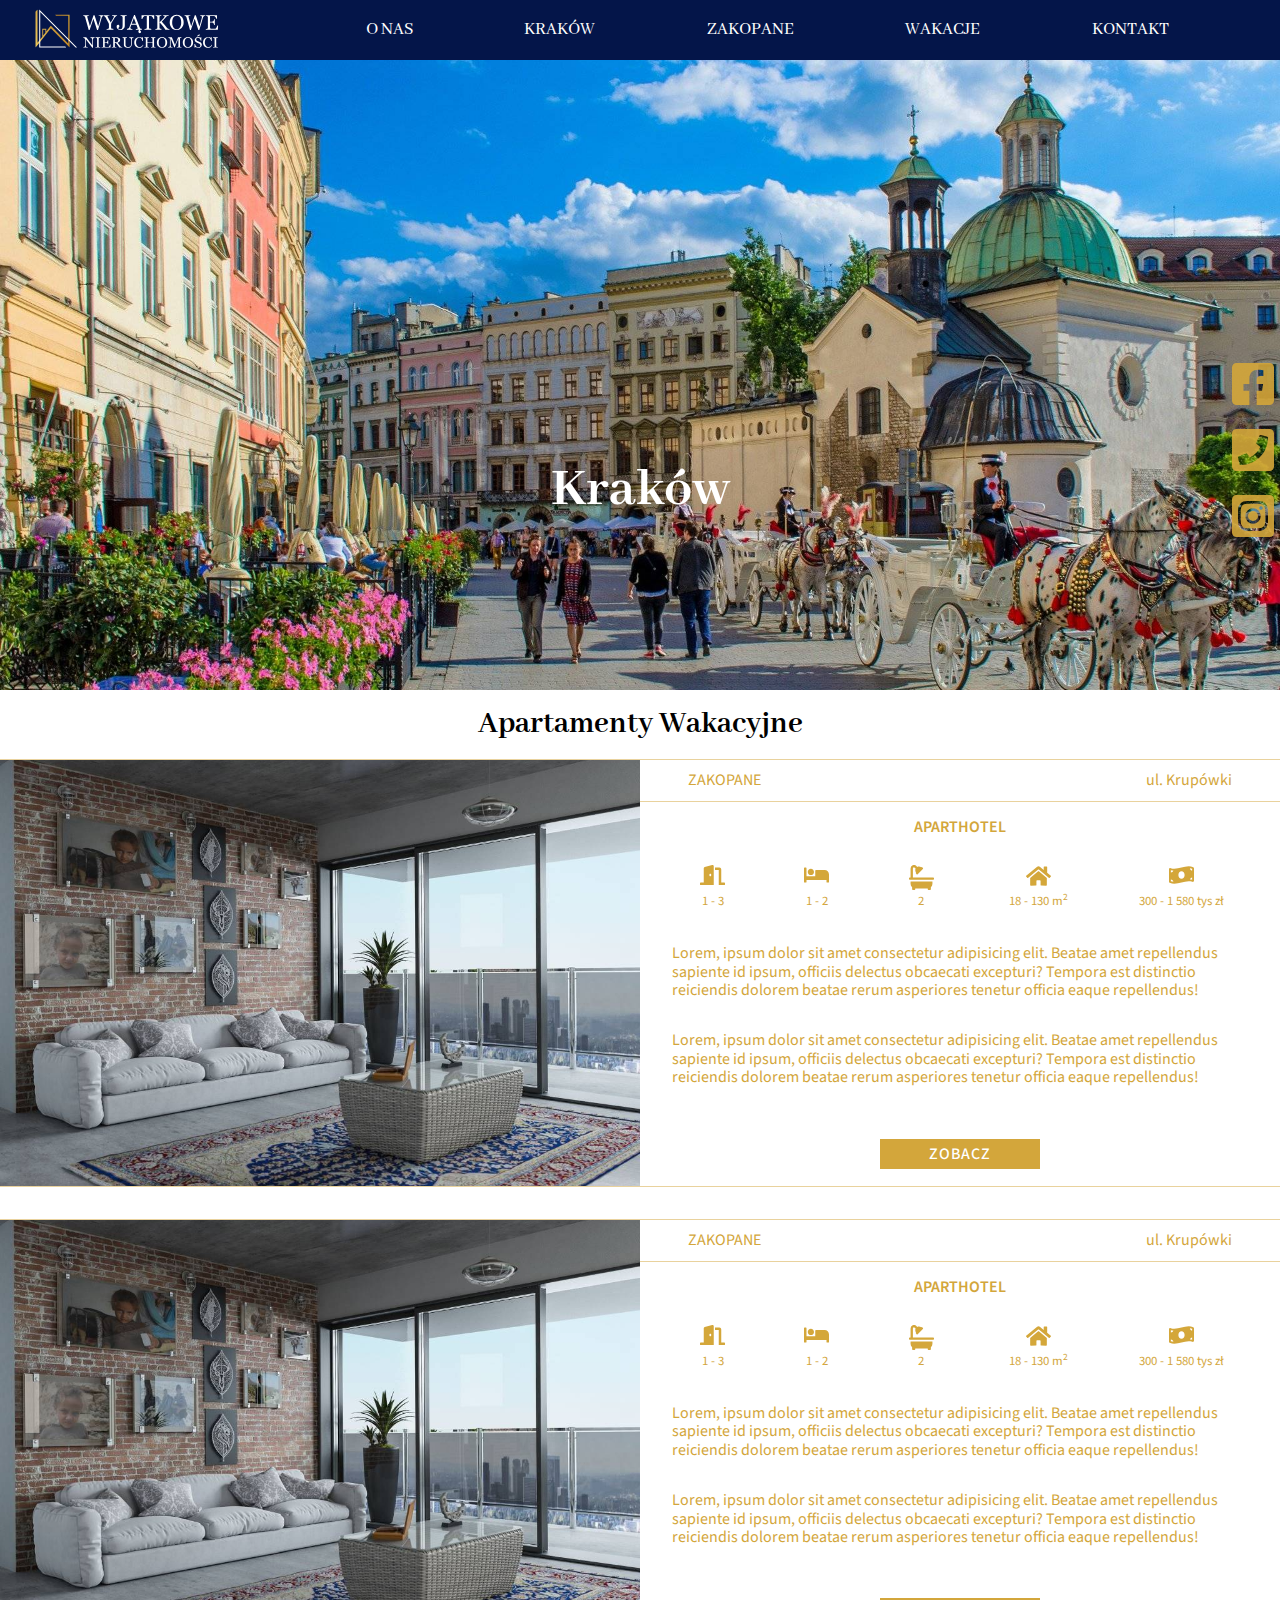
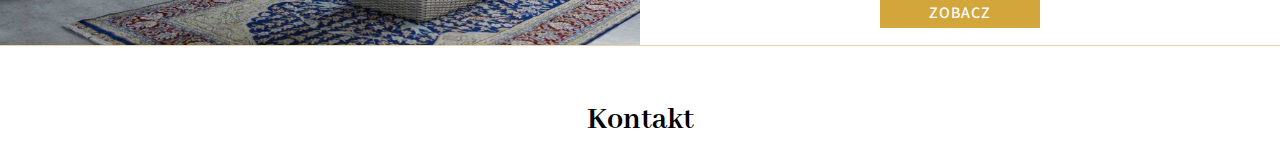
==== commit 0a000646: "Change logo file, change base colors to new palette" ====
--- a/condo.html
+++ b/condo.html
@@ -11,7 +11,7 @@
 <body>
   <header class='header'>
     <h1 class='logo'>
-      <img class='logo__image' src="./images/logos/logo_500_140.svg" alt="Logo Wyjątkowe Nieruchomości">
+      <img class='logo__image' src="./images/logos/white_logo_500_140.svg" alt="Logo Wyjątkowe Nieruchomości">
     </h1>
     <nav class='menu'>
       <ul class="menu__list">
--- a/styles.css
+++ b/styles.css
@@ -346,9 +346,10 @@
 .header {
   width: 100%;
   height: 60px;
-  background-color: #ffffff;
+  background-color: #041549;
   position: fixed;
   top: 0;
+  z-index: 10;
 }
 
 .header .logo {
@@ -365,6 +366,7 @@
   height: 100%;
   max-height: 60px;
   margin: 0;
+  background-color: #041549;
 }
 
 .header .logo__image {
@@ -378,7 +380,7 @@
   top: 60px;
   height: calc(100vh - 2 * 60px);
   width: 100vw;
-  background-color: #ffffff;
+  background-color: #041549;
   -webkit-transition: -webkit-transform 1s .2s ease-in-out;
   transition: -webkit-transform 1s .2s ease-in-out;
   transition: transform 1s .2s ease-in-out;
@@ -408,7 +410,7 @@
 }
 
 .header .menu__list-item a {
-  color: #d3a63b;
+  color: #ffffff;
   text-decoration: none;
   font-size: 2rem;
   font-family: "Abhaya Libre", serif;
@@ -428,7 +430,6 @@
     -webkit-box-pack: justify;
         -ms-flex-pack: justify;
             justify-content: space-between;
-    background-color: #ffffff;
   }
   .header .logo {
     max-width: 190px;
@@ -460,95 +461,170 @@
     margin: 0;
   }
   .header .menu__list-item a {
-    font-size: 1.2rem;
+    font-size: 1.1rem;
+    font-weight: 300;
   }
 }
 
 .hero {
+  display: -webkit-box;
+  display: -ms-flexbox;
+  display: flex;
+  -webkit-box-orient: vertical;
+  -webkit-box-direction: normal;
+      -ms-flex-direction: column;
+          flex-direction: column;
+  -ms-flex-pack: distribute;
+      justify-content: space-around;
+  margin-top: 60px;
+  width: 100%;
+  height: 80vw;
+  max-height: 600px;
+  background-image: url("./images/heroes/krakow_01_1024_697.jpg");
+  background-position: center;
+  background-size: cover;
+}
+
+.hero__title {
+  margin: 0;
+  font-size: 1.6rem;
+  font-family: "Abhaya Libre", serif;
+  font-weight: 700;
+  color: white;
+  margin-top: 18%;
+  text-align: center;
+}
+
+.hero .show-offer {
+  width: 100%;
   display: -webkit-box;
   display: -ms-flexbox;
   display: flex;
   -webkit-box-pack: center;
       -ms-flex-pack: center;
           justify-content: center;
+  margin-bottom: 10vw;
+}
+
+.hero .show-offer a {
+  width: 50%;
+  height: 32px;
+  max-width: 160px;
+  color: white;
+  background-color: #d3a63b;
+  line-height: 26px;
+  text-align: center;
+  text-decoration: none;
+  text-transform: uppercase;
+  font-weight: 500;
+  letter-spacing: 1px;
+  font-size: 1.2rem;
+  font-family: "Source Sans Pro", sans-serif;
+  border: 2px solid rgba(211, 166, 59, 0.5);
+  -webkit-transition: background-color 1s ease, color 1s ease;
+  transition: background-color 1s ease, color 1s ease;
+}
+
+.hero .show-offer a:hover {
+  color: #d3a63b;
+  background-color: white;
+}
+
+@media (min-width: 768px) {
+  .hero {
+    height: 50vh;
+    max-height: 600px;
+  }
+  .hero__title {
+    font-size: 2.5rem;
+  }
+}
+
+@media (min-width: 1024px) {
+  .hero {
+    height: 70vh;
+    max-height: 700px;
+    background-image: url("./images/heroes/krakow_01_1920_1306.jpg");
+  }
+  .hero__title {
+    font-size: 3.5rem;
+  }
+}
+
+@media (min-width: 1280px) {
+  .hero {
+    height: 70vh;
+    max-height: 700px;
+    background-image: url("./images/heroes/krakow_01_1920_1306.jpg");
+  }
+  .hero__title {
+    font-size: 3.5rem;
+    margin-top: 18%;
+  }
+  .hero .show-offer {
+    margin-bottom: 8vw;
+  }
+}
+
+.about {
+  width: 100%;
+  height: auto;
+  margin-top: 1rem;
+  padding: 1rem;
+  display: -webkit-box;
+  display: -ms-flexbox;
+  display: flex;
+  -webkit-box-orient: vertical;
+  -webkit-box-direction: normal;
+      -ms-flex-direction: column;
+          flex-direction: column;
   -webkit-box-align: center;
       -ms-flex-align: center;
           align-items: center;
-  width: 100%;
-  height: 100vw;
-  max-height: 600px;
-  background-image: url("./images/heroes/hero_01_1024_768.jpg");
-  background-position: center;
-  background-size: cover;
-}
-
-.hero__title {
-  margin: 0;
-  font-size: 2rem;
-  font-family: "Abhaya Libre", serif;
-  font-weight: 700;
-  color: white;
-}
-
-@media (min-width: 1024px) {
-  .hero {
-    height: 80vh;
-    max-height: 700px;
-    background-image: url("./images/heroes/hero_01_1920_1080.jpg");
-  }
-  .hero__title {
-    font-size: 4rem;
-  }
-}
-
-.about {
-  width: 100%;
-  height: auto;
-  margin-top: 1rem;
-  padding: .5rem;
 }
 
 .about__title {
   margin: 0;
-  font-size: 2rem;
+  font-size: 1.6rem;
   font-family: "Abhaya Libre", serif;
   font-weight: 700;
   color: black;
   text-align: center;
-}
-
-.about__content {
+  margin-bottom: 1rem;
+}
+
+.about__content, .about__list {
+  width: 100%;
+  max-width: 1280px;
   margin: 0;
   font-size: 1rem;
   font-family: "Source Sans Pro", sans-serif;
   font-weight: 400;
   color: black;
-  margin-bottom: .5rem;
-}
-
-.services {
-  width: 100%;
-  height: auto;
-  margin-top: 1rem;
-  padding: .5rem;
-}
-
-.services__title {
-  margin: 0;
-  font-size: 2rem;
-  font-family: "Abhaya Libre", serif;
-  font-weight: 700;
-  color: black;
-  text-align: center;
-}
-
-.services__content {
-  margin: 0;
-  font-size: 1rem;
-  font-family: "Source Sans Pro", sans-serif;
-  font-weight: 400;
-  color: black;
-  margin-bottom: .5rem;
+  margin-bottom: .75rem;
+  line-height: 1.25;
+}
+
+@media (min-width: 768px) {
+  .about {
+    padding: 2rem;
+  }
+  .about__title {
+    font-size: 2rem;
+  }
+  .about__content, .about__list {
+    font-size: 1.25rem;
+  }
+}
+
+@media (min-width: 1024px) {
+  .about__title {
+    font-size: 3rem;
+    margin-bottom: 2rem;
+  }
+  .about__content, .about__list {
+    font-size: 1.25rem;
+  }
 }
 
 .contact {
@@ -597,7 +673,7 @@
   -webkit-box-direction: normal;
       -ms-flex-direction: column;
           flex-direction: column;
-  z-index: 5;
+  z-index: 10;
   position: fixed;
   right: 0;
   bottom: calc(50vh - 90px);
@@ -648,16 +724,16 @@
   bottom: 0;
   width: 100%;
   height: 60px;
-  background-color: #ffffff;
+  background-color: #041549;
 }
 
 .menu__toggler .hamburger-menu {
   width: 30px;
   height: 30px;
-  background: #ffffff;
+  background: #041549;
   border: none;
   padding: 0;
-  outline: #ffffff;
+  outline: #041549;
   cursor: pointer;
   overflow: hidden;
 }
@@ -667,7 +743,7 @@
   display: block;
   height: 4px;
   width: 100%;
-  background: #d3a63b;
+  background: #ffffff;
   border-radius: 2px;
   -webkit-transition: -webkit-transform 1s .2s ease;
   transition: -webkit-transform 1s .2s ease;
@@ -682,7 +758,7 @@
   width: 50%;
   left: 50%;
   top: 10px;
-  background: #d3a63b;
+  background: #ffffff;
   border-radius: 2px;
   -webkit-transition: -webkit-transform 1.2s .2s ease;
   transition: -webkit-transform 1.2s .2s ease;
@@ -697,7 +773,7 @@
   width: 50%;
   left: 0;
   bottom: 10px;
-  background: #d3a63b;
+  background: #ffffff;
   border-radius: 2px;
   -webkit-transition: -webkit-transform 1s .2s ease;
   transition: -webkit-transform 1s .2s ease;
@@ -706,7 +782,7 @@
 }
 
 .menu__toggler .hamburger-menu:focus {
-  color: #d3a63b;
+  color: #ffffff;
 }
 
 .menu__toggler .hamburger-active .hamburger-menu-line {
@@ -754,15 +830,20 @@
   display: -webkit-box;
   display: -ms-flexbox;
   display: flex;
-  -webkit-box-pack: center;
-      -ms-flex-pack: center;
-          justify-content: center;
+  -webkit-box-orient: vertical;
+  -webkit-box-direction: normal;
+      -ms-flex-direction: column;
+          flex-direction: column;
+  -webkit-box-align: center;
+      -ms-flex-align: center;
+          align-items: center;
 }
 
 .new-offers__wrapper .new-offers__single-offer {
   width: 100%;
   max-width: 440px;
   height: auto;
+  margin-bottom: 2rem;
 }
 
 .new-offers__wrapper .new-offers__single-offer--image {
@@ -922,10 +1003,11 @@
 
 @media (min-width: 1024px) {
   .new-offers__wrapper .new-offers__single-offer {
-    width: 33.33%;
+    width: 30%;
+    min-width: 333px;
   }
   .new-offers__wrapper .new-offers__single-offer--image {
-    height: 30vw;
+    height: 25vw;
   }
 }
 
@@ -934,7 +1016,21 @@
     width: 25%;
   }
   .new-offers__wrapper .new-offers__single-offer--image {
-    height: 25vw;
+    height: 20vw;
+  }
+}
+
+@media (min-width: 1024px) {
+  .new-offers__wrapper {
+    -webkit-box-orient: horizontal;
+    -webkit-box-direction: normal;
+        -ms-flex-direction: row;
+            flex-direction: row;
+    -ms-flex-wrap: wrap;
+        flex-wrap: wrap;
+    -webkit-box-pack: space-evenly;
+        -ms-flex-pack: space-evenly;
+            justify-content: space-evenly;
   }
 }
 
@@ -1255,9 +1351,9 @@
   width: 100%;
   height: 20vh;
   margin-top: 1rem;
-  background-color: #e9d29d;
+  background-color: rgba(183, 200, 252, 0.5);
   font-family: "Source Sans Pro", sans-serif;
-  color: rgba(29, 39, 49, 0.8);
+  color: #0a1612;
   font-size: 1.15rem;
   display: -webkit-box;
   display: -ms-flexbox;
@@ -1282,7 +1378,7 @@
 }
 
 .single-offer__summary-data--area, .single-offer__summary-data--rooms {
-  border-right: 1px solid white;
+  border-right: 1px solid #0a1612;
   padding-right: 1rem;
 }
 
@@ -1290,7 +1386,7 @@
   width: 100%;
   padding: 1rem;
   margin-top: 1rem;
-  background-color: rgba(211, 166, 59, 0.1);
+  background-color: rgba(183, 200, 252, 0.2);
 }
 
 .single-offer__description--title {
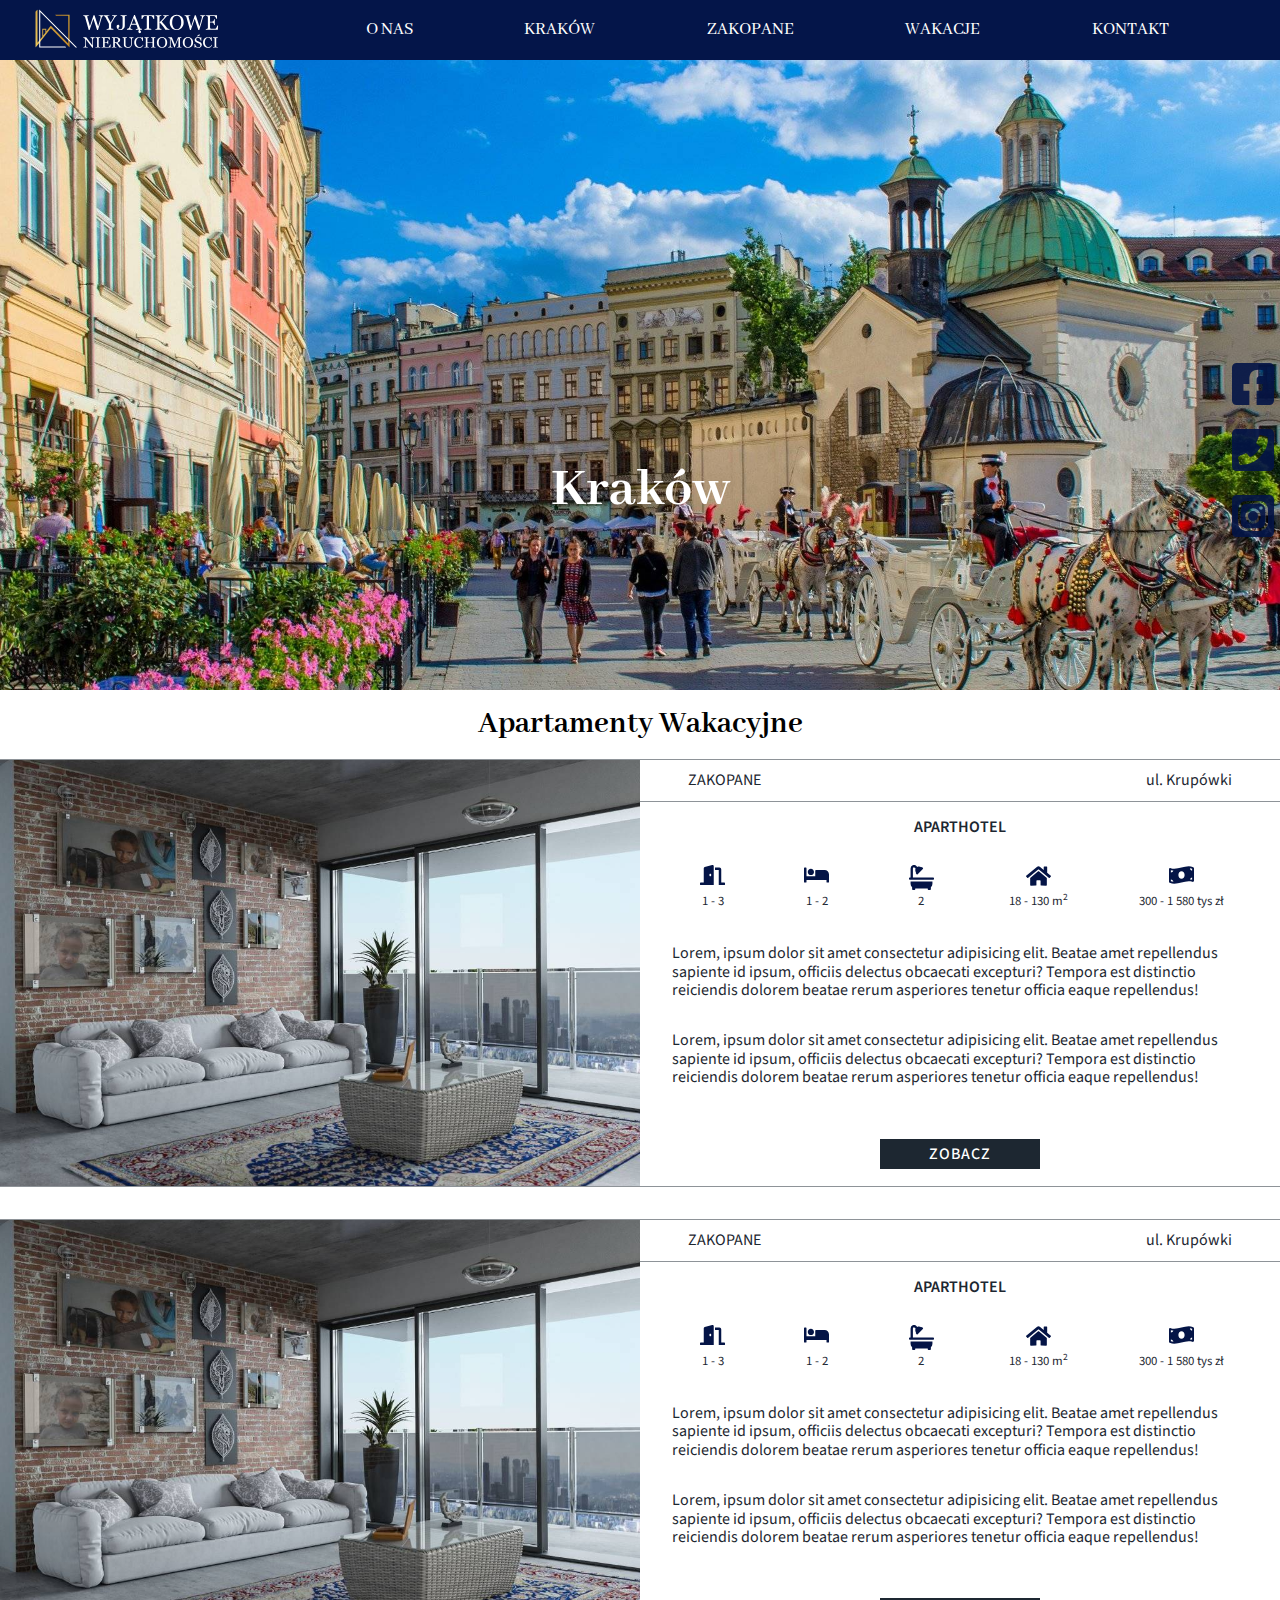
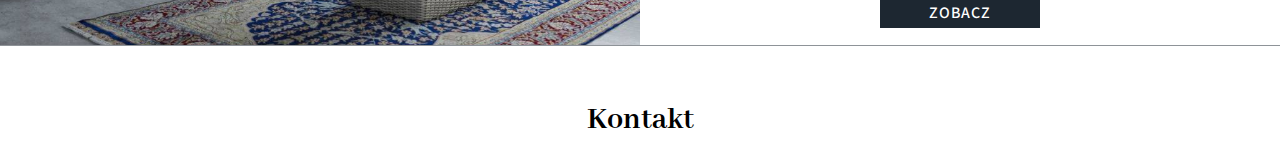
==== commit 866051c6: "Make logo as a link to homepage, add social section filter on active mobile menu, change colors" ====
--- a/condo.html
+++ b/condo.html
@@ -11,7 +11,9 @@
 <body>
   <header class='header'>
     <h1 class='logo'>
-      <img class='logo__image' src="./images/logos/white_logo_500_140.svg" alt="Logo Wyjątkowe Nieruchomości">
+      <a href="./index.html">
+        <img class='logo__image' src="./images/logos/white_logo_500_140.svg" alt="Logo Wyjątkowe Nieruchomości">
+      </a>
     </h1>
     <nav class='menu'>
       <ul class="menu__list">
--- a/styles.css
+++ b/styles.css
@@ -353,6 +353,14 @@
 }
 
 .header .logo {
+  width: 100%;
+  height: 100%;
+  max-height: 60px;
+  margin: 0;
+  background-color: #041549;
+}
+
+.header .logo a {
   display: -webkit-box;
   display: -ms-flexbox;
   display: flex;
@@ -364,12 +372,9 @@
           align-items: center;
   width: 100%;
   height: 100%;
-  max-height: 60px;
-  margin: 0;
-  background-color: #041549;
-}
-
-.header .logo__image {
+}
+
+.header .logo a .logo__image {
   height: 90%;
   width: auto;
 }
@@ -511,7 +516,7 @@
   height: 32px;
   max-width: 160px;
   color: white;
-  background-color: #d3a63b;
+  background-color: #1d2731;
   line-height: 26px;
   text-align: center;
   text-decoration: none;
@@ -520,13 +525,13 @@
   letter-spacing: 1px;
   font-size: 1.2rem;
   font-family: "Source Sans Pro", sans-serif;
-  border: 2px solid rgba(211, 166, 59, 0.5);
+  border: 2px solid rgba(29, 39, 49, 0.5);
   -webkit-transition: background-color 1s ease, color 1s ease;
   transition: background-color 1s ease, color 1s ease;
 }
 
 .hero .show-offer a:hover {
-  color: #d3a63b;
+  color: #1d2731;
   background-color: white;
 }
 
@@ -694,8 +699,17 @@
   height: 100%;
   background-repeat: no-repeat;
   opacity: .9;
-  -webkit-filter: invert(72%) sepia(60%) saturate(515%) hue-rotate(355deg) brightness(88%) contrast(87%);
-          filter: invert(72%) sepia(60%) saturate(515%) hue-rotate(355deg) brightness(88%) contrast(87%);
+  -webkit-filter: invert(14%) sepia(13%) saturate(5989%) hue-rotate(203deg) brightness(86%) contrast(115%);
+          filter: invert(14%) sepia(13%) saturate(5989%) hue-rotate(203deg) brightness(86%) contrast(115%);
+  -webkit-transition: -webkit-filter .5s .2s ease-in-out;
+  transition: -webkit-filter .5s .2s ease-in-out;
+  transition: filter .5s .2s ease-in-out;
+  transition: filter .5s .2s ease-in-out, -webkit-filter .5s .2s ease-in-out;
+}
+
+.social__facebook--link.filtered, .social__phone--link.filtered, .social__instagram--link.filtered {
+  -webkit-filter: invert(93%) sepia(44%) saturate(7%) hue-rotate(128deg) brightness(105%) contrast(102%);
+          filter: invert(93%) sepia(44%) saturate(7%) hue-rotate(128deg) brightness(105%) contrast(102%);
 }
 
 .social__facebook--link {
@@ -856,7 +870,7 @@
 }
 
 .new-offers__wrapper .new-offers__single-offer--description {
-  color: #d3a63b;
+  color: #1d2731;
   font-family: "Source Sans Pro", sans-serif;
 }
 
@@ -871,7 +885,7 @@
       -ms-flex-align: center;
           align-items: center;
   padding: 0 .5rem;
-  border-bottom: 1px solid rgba(211, 166, 59, 0.5);
+  border-bottom: 1px solid rgba(29, 39, 49, 0.5);
 }
 
 .new-offers__wrapper .new-offers__single-offer--description .main-description--city, .new-offers__wrapper .new-offers__single-offer--description .main-description--price {
@@ -895,7 +909,7 @@
   -ms-flex-wrap: wrap;
       flex-wrap: wrap;
   padding: 0 .5rem;
-  border-bottom: 1px solid rgba(211, 166, 59, 0.5);
+  border-bottom: 1px solid rgba(29, 39, 49, 0.5);
 }
 
 .new-offers__wrapper .new-offers__single-offer--description .additional-description--type {
@@ -926,8 +940,8 @@
   margin: .25rem;
   background-repeat: no-repeat;
   z-index: -1;
-  -webkit-filter: invert(72%) sepia(60%) saturate(515%) hue-rotate(355deg) brightness(88%) contrast(87%);
-          filter: invert(72%) sepia(60%) saturate(515%) hue-rotate(355deg) brightness(88%) contrast(87%);
+  -webkit-filter: invert(14%) sepia(13%) saturate(5989%) hue-rotate(203deg) brightness(86%) contrast(115%);
+          filter: invert(14%) sepia(13%) saturate(5989%) hue-rotate(203deg) brightness(86%) contrast(115%);
 }
 
 .new-offers__wrapper .new-offers__single-offer--description .additional-description--rooms .description-value, .new-offers__wrapper .new-offers__single-offer--description .additional-description--bedrooms .description-value, .new-offers__wrapper .new-offers__single-offer--description .additional-description--bathrooms .description-value, .new-offers__wrapper .new-offers__single-offer--description .additional-description--area .description-value, .new-offers__wrapper .new-offers__single-offer--description .additional-description--ground-area .description-value {
@@ -966,7 +980,7 @@
       -ms-flex-align: center;
           align-items: center;
   height: 60px;
-  border-bottom: 1px solid rgba(211, 166, 59, 0.5);
+  border-bottom: 1px solid rgba(29, 39, 49, 0.5);
 }
 
 .new-offers__wrapper .new-offers__single-offer--description .show-offer a {
@@ -974,7 +988,7 @@
   height: 30px;
   max-width: 160px;
   color: white;
-  background-color: #d3a63b;
+  background-color: #1d2731;
   line-height: 26px;
   text-align: center;
   text-decoration: none;
@@ -982,13 +996,13 @@
   font-weight: 500;
   letter-spacing: 1px;
   font-size: 1rem;
-  border: 2px solid rgba(211, 166, 59, 0.5);
+  border: 2px solid rgba(29, 39, 49, 0.5);
   -webkit-transition: background-color 1s ease, color 1s ease;
   transition: background-color 1s ease, color 1s ease;
 }
 
 .new-offers__wrapper .new-offers__single-offer--description .show-offer a:hover {
-  color: #d3a63b;
+  color: #1d2731;
   background-color: white;
 }
 
@@ -1084,7 +1098,7 @@
 }
 
 .investments__wrapper .investments__single-offer--description {
-  color: #d3a63b;
+  color: #1d2731;
   font-family: "Source Sans Pro", sans-serif;
 }
 
@@ -1099,7 +1113,7 @@
       -ms-flex-align: center;
           align-items: center;
   padding: 0 .5rem;
-  border-bottom: 1px solid rgba(211, 166, 59, 0.5);
+  border-bottom: 1px solid rgba(29, 39, 49, 0.5);
 }
 
 .investments__wrapper .investments__single-offer--description .main-description--city, .investments__wrapper .investments__single-offer--description .main-description--price {
@@ -1123,7 +1137,7 @@
   -ms-flex-wrap: wrap;
       flex-wrap: wrap;
   padding: 0 .5rem;
-  border-bottom: 1px solid rgba(211, 166, 59, 0.5);
+  border-bottom: 1px solid rgba(29, 39, 49, 0.5);
 }
 
 .investments__wrapper .investments__single-offer--description .additional-description--type {
@@ -1156,8 +1170,8 @@
   margin: .25rem;
   background-repeat: no-repeat;
   z-index: -1;
-  -webkit-filter: invert(72%) sepia(60%) saturate(515%) hue-rotate(355deg) brightness(88%) contrast(87%);
-          filter: invert(72%) sepia(60%) saturate(515%) hue-rotate(355deg) brightness(88%) contrast(87%);
+  -webkit-filter: invert(14%) sepia(13%) saturate(5989%) hue-rotate(203deg) brightness(86%) contrast(115%);
+          filter: invert(14%) sepia(13%) saturate(5989%) hue-rotate(203deg) brightness(86%) contrast(115%);
 }
 
 .investments__wrapper .investments__single-offer--description .additional-description--rooms .description-value, .investments__wrapper .investments__single-offer--description .additional-description--bedrooms .description-value, .investments__wrapper .investments__single-offer--description .additional-description--bathrooms .description-value, .investments__wrapper .investments__single-offer--description .additional-description--area .description-value, .investments__wrapper .investments__single-offer--description .additional-description--price .description-value {
@@ -1199,7 +1213,7 @@
       -ms-flex-align: center;
           align-items: center;
   height: 60px;
-  border-bottom: 1px solid rgba(211, 166, 59, 0.5);
+  border-bottom: 1px solid rgba(29, 39, 49, 0.5);
 }
 
 .investments__wrapper .investments__single-offer--description .show-offer a {
@@ -1207,7 +1221,7 @@
   height: 30px;
   max-width: 160px;
   color: white;
-  background-color: #d3a63b;
+  background-color: #1d2731;
   line-height: 26px;
   text-align: center;
   text-decoration: none;
@@ -1215,13 +1229,13 @@
   font-weight: 500;
   letter-spacing: 1px;
   font-size: 1rem;
-  border: 2px solid rgba(211, 166, 59, 0.5);
+  border: 2px solid rgba(29, 39, 49, 0.5);
   -webkit-transition: background-color 1s ease, color 1s ease;
   transition: background-color 1s ease, color 1s ease;
 }
 
 .investments__wrapper .investments__single-offer--description .show-offer a:hover {
-  color: #d3a63b;
+  color: #1d2731;
   background-color: white;
 }
 
@@ -1242,8 +1256,8 @@
     display: -webkit-box;
     display: -ms-flexbox;
     display: flex;
-    border-top: 1px solid rgba(211, 166, 59, 0.5);
-    border-bottom: 1px solid rgba(211, 166, 59, 0.5);
+    border-top: 1px solid rgba(29, 39, 49, 0.5);
+    border-bottom: 1px solid rgba(29, 39, 49, 0.5);
   }
   .investments__wrapper .investments__single-offer--image {
     width: 50%;
@@ -1351,7 +1365,7 @@
   width: 100%;
   height: 20vh;
   margin-top: 1rem;
-  background-color: rgba(183, 200, 252, 0.5);
+  background-color: #dbe3fd;
   font-family: "Source Sans Pro", sans-serif;
   color: #0a1612;
   font-size: 1.15rem;
@@ -1386,7 +1400,7 @@
   width: 100%;
   padding: 1rem;
   margin-top: 1rem;
-  background-color: rgba(183, 200, 252, 0.2);
+  background-color: #f1f4fe;
 }
 
 .single-offer__description--title {
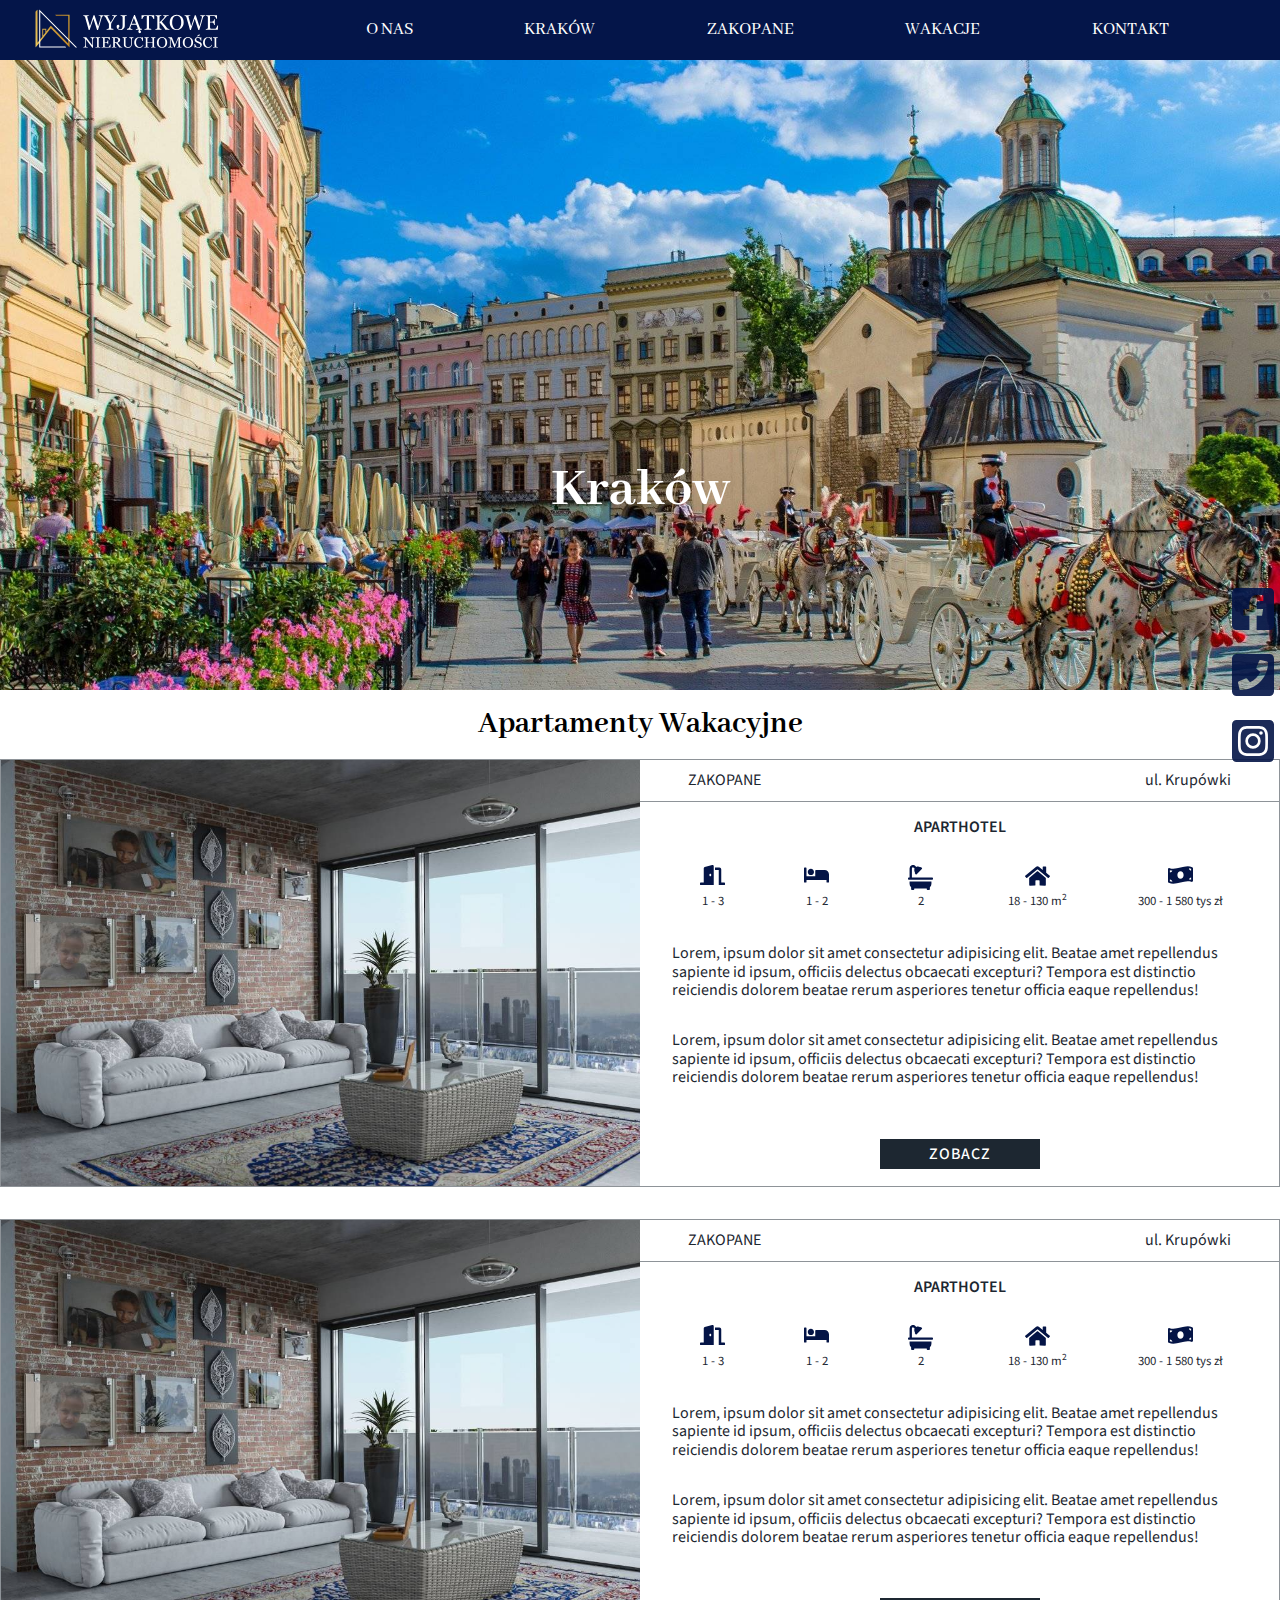
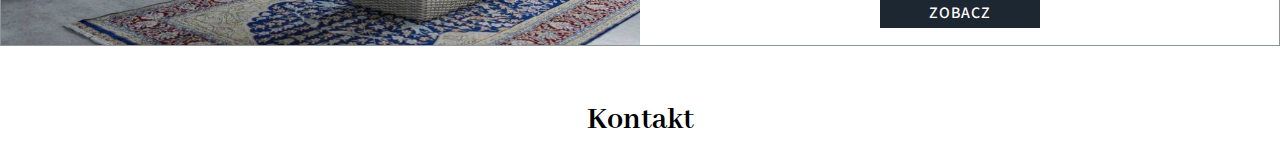
==== commit f722b847: "Add favicon" ====
--- a/condo.html
+++ b/condo.html
@@ -5,6 +5,7 @@
   <meta name="viewport" content="width=device-width, initial-scale=1.0">
   <meta name="robots" content="noindex">
   <title>Wyjątkowe nieruchomości</title>
+  <link rel="icon" type="image/png" href="./images/logos/favicon.png"/>
   <link rel="stylesheet" href="styles.css">
   <script async src="script.js"></script>
 </head>
--- a/styles.css
+++ b/styles.css
@@ -681,7 +681,7 @@
   z-index: 10;
   position: fixed;
   right: 0;
-  bottom: calc(50vh - 90px);
+  bottom: calc(25vh - 90px);
   width: 15vw;
   max-width: 60px;
   height: 180px;
@@ -1256,8 +1256,7 @@
     display: -webkit-box;
     display: -ms-flexbox;
     display: flex;
-    border-top: 1px solid rgba(29, 39, 49, 0.5);
-    border-bottom: 1px solid rgba(29, 39, 49, 0.5);
+    border: 1px solid rgba(29, 39, 49, 0.5);
   }
   .investments__wrapper .investments__single-offer--image {
     width: 50%;
@@ -1448,6 +1447,7 @@
 
 @media (min-width: 1024px) {
   .single-offer__summary {
+    padding: 1rem calc((100vw - 1280px) / 2);
     height: 90px;
     -webkit-box-orient: horizontal;
     -webkit-box-direction: normal;
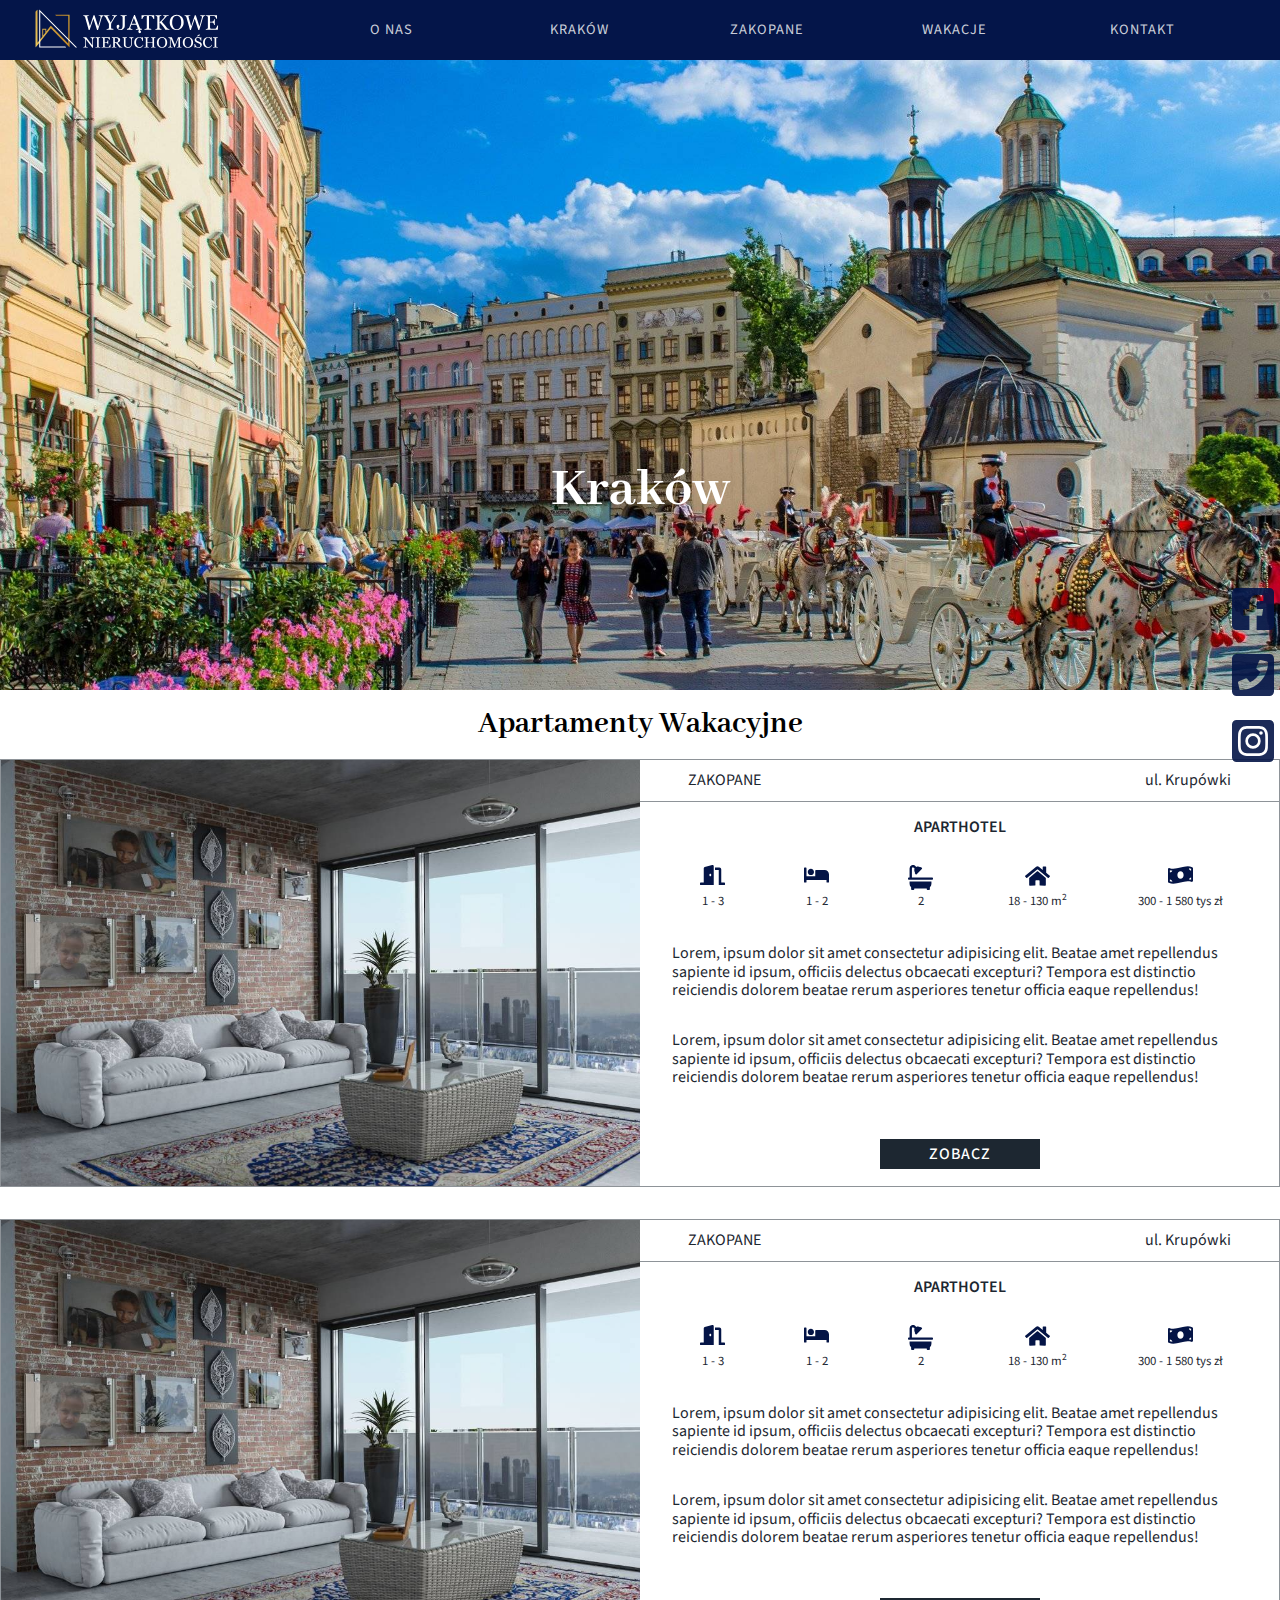
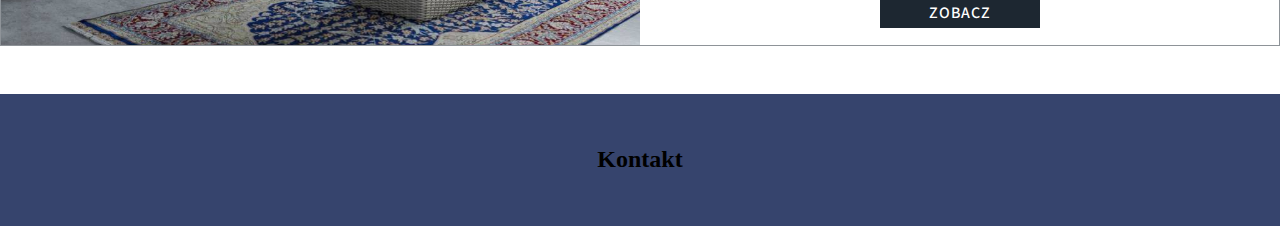
==== commit 0fef7411: "Add base footer content and styles" ====
--- a/condo.html
+++ b/condo.html
@@ -16,7 +16,7 @@
         <img class='logo__image' src="./images/logos/white_logo_500_140.svg" alt="Logo Wyjątkowe Nieruchomości">
       </a>
     </h1>
-    <nav class='menu'>
+    <nav aria-label='primary' class='menu'>
       <ul class="menu__list">
         <li class="menu__list-item"><a href="./index.html">o nas</a></li>
         <li class="menu__list-item">
--- a/styles.css
+++ b/styles.css
@@ -6,7 +6,7 @@
  * 2. Prevent adjustments of font size after orientation changes in iOS.
  */
 @import url("https://fonts.googleapis.com/css2?family=Abhaya+Libre:wght@400;500;600;700;800&display=swap");
-@import url("https://fonts.googleapis.com/css2?family=Source+Sans+Pro:wght@200;300;400;600;700&display=swap");
+@import url("https://fonts.googleapis.com/css2?family=Source+Sans+Pro:wght@200;300;400;500;600;700&display=swap");
 html {
   line-height: 1.15;
   /* 1 */
@@ -415,11 +415,12 @@
 }
 
 .header .menu__list-item a {
+  letter-spacing: 3px;
   color: #ffffff;
   text-decoration: none;
   font-size: 2rem;
-  font-family: "Abhaya Libre", serif;
-  font-weight: 800;
+  font-family: "Source Sans Pro", sans-serif;
+  font-weight: 600;
 }
 
 .header .menu.visible {
@@ -464,10 +465,26 @@
   }
   .header .menu__list-item {
     margin: 0;
+    min-width: 100px;
+    border-bottom: 2px solid transparent;
+    -webkit-transition: border-color 1s ease;
+    transition: border-color 1s ease;
+  }
+  .header .menu__list-item:hover {
+    border-color: rgba(255, 255, 255, 0.8);
   }
   .header .menu__list-item a {
-    font-size: 1.1rem;
-    font-weight: 300;
+    letter-spacing: 1px;
+    font-family: "Source Sans Pro", sans-serif;
+    font-size: 0.9rem;
+    font-weight: 400;
+    color: rgba(255, 255, 255, 0.8);
+  }
+}
+
+@media (min-width: 1280px) {
+  .header {
+    padding: 0 calc((100% - 1280px) / 2);
   }
 }
 
@@ -513,26 +530,27 @@
 
 .hero .show-offer a {
   width: 50%;
-  height: 32px;
+  height: 36px;
   max-width: 160px;
   color: white;
   background-color: #1d2731;
-  line-height: 26px;
+  line-height: 32px;
   text-align: center;
   text-decoration: none;
   text-transform: uppercase;
   font-weight: 500;
   letter-spacing: 1px;
-  font-size: 1.2rem;
+  font-size: 1.1rem;
   font-family: "Source Sans Pro", sans-serif;
-  border: 2px solid rgba(29, 39, 49, 0.5);
-  -webkit-transition: background-color 1s ease, color 1s ease;
-  transition: background-color 1s ease, color 1s ease;
+  border: 1px solid #fff;
+  -webkit-transition: background-color 1s ease, color 1s ease, border-color 1s ease;
+  transition: background-color 1s ease, color 1s ease, border-color 1s ease;
 }
 
 .hero .show-offer a:hover {
   color: #1d2731;
   background-color: white;
+  border-color: #1d2731;
 }
 
 @media (min-width: 768px) {
@@ -637,25 +655,161 @@
   height: auto;
   margin-top: 1rem;
   margin-bottom: 60px;
-  padding: .5rem;
-}
-
-.contact__title {
-  margin: 0;
-  font-size: 2rem;
-  font-family: "Abhaya Libre", serif;
-  font-weight: 700;
-  color: black;
-  text-align: center;
-}
-
-.contact__content {
+  padding: 2rem 1rem;
+  background-color: rgba(4, 21, 73, 0.8);
+  display: -webkit-box;
+  display: -ms-flexbox;
+  display: flex;
+  -webkit-box-pack: center;
+      -ms-flex-pack: center;
+          justify-content: center;
+  -webkit-box-align: center;
+      -ms-flex-align: center;
+          align-items: center;
+  -webkit-box-orient: vertical;
+  -webkit-box-direction: normal;
+      -ms-flex-direction: column;
+          flex-direction: column;
+}
+
+.contact--adress-wrapper {
+  display: -webkit-box;
+  display: -ms-flexbox;
+  display: flex;
+  -webkit-box-pack: center;
+      -ms-flex-pack: center;
+          justify-content: center;
+  -webkit-box-align: center;
+      -ms-flex-align: center;
+          align-items: center;
+  -webkit-box-orient: vertical;
+  -webkit-box-direction: normal;
+      -ms-flex-direction: column;
+          flex-direction: column;
+  margin-bottom: 1rem;
+}
+
+.contact--adress-wrapper .contact__content {
   margin: 0;
   font-size: 1rem;
   font-family: "Source Sans Pro", sans-serif;
+  font-weight: 300;
+  color: #ffffff;
+  margin-bottom: .5rem;
+}
+
+.contact--adress-wrapper .contact__content--company-name {
+  font-family: "Abhaya Libre", serif;
+  font-size: 1.2rem;
+  margin: .8rem;
+  color: #ffffff;
+  text-transform: uppercase;
+}
+
+.contact--adress-wrapper .contact__content--cta {
+  display: -webkit-box;
+  display: -ms-flexbox;
+  display: flex;
+  -webkit-box-pack: center;
+      -ms-flex-pack: center;
+          justify-content: center;
+  -webkit-box-align: center;
+      -ms-flex-align: center;
+          align-items: center;
+  height: 36px;
+  width: 200px;
+  border: 1px solid #1d2731;
+  margin-top: .5rem;
+  background-color: #1d2731;
+  -webkit-transition: background-color 1s ease;
+  transition: background-color 1s ease;
+}
+
+.contact--adress-wrapper .contact__content--cta a {
+  width: 100%;
+  font-family: "Source Sans Pro", sans-serif;
+  color: white;
+  text-align: center;
+  text-decoration: none;
+  text-transform: uppercase;
   font-weight: 400;
-  color: black;
+  letter-spacing: 1px;
+  font-size: 1rem;
+  -webkit-transition: background-color 1s ease, color 1s ease;
+  transition: background-color 1s ease, color 1s ease;
+}
+
+.contact--adress-wrapper .contact__content--cta:hover {
+  background-color: #ffffff;
+}
+
+.contact--adress-wrapper .contact__content--cta:hover a {
+  color: #1d2731;
+}
+
+.contact--footer-menu-wrapper {
+  width: 100%;
+  display: -webkit-box;
+  display: -ms-flexbox;
+  display: flex;
+  -webkit-box-pack: center;
+      -ms-flex-pack: center;
+          justify-content: center;
+  -webkit-box-align: center;
+      -ms-flex-align: center;
+          align-items: center;
+  -webkit-box-orient: vertical;
+  -webkit-box-direction: normal;
+      -ms-flex-direction: column;
+          flex-direction: column;
+  border-top: 1px solid #fff;
+}
+
+.contact--footer-menu-wrapper .footer-menu {
+  margin-top: 1rem;
+}
+
+.contact--footer-menu-wrapper .footer-menu__list {
+  width: 200px;
+  list-style: none;
+  margin: 0;
+  padding: 0;
+  text-transform: uppercase;
+  text-align: center;
+  display: -webkit-box;
+  display: -ms-flexbox;
+  display: flex;
+  -webkit-box-pack: center;
+      -ms-flex-pack: center;
+          justify-content: center;
+  -webkit-box-align: center;
+      -ms-flex-align: center;
+          align-items: center;
+  -webkit-box-orient: vertical;
+  -webkit-box-direction: normal;
+      -ms-flex-direction: column;
+          flex-direction: column;
+}
+
+.contact--footer-menu-wrapper .footer-menu__list-item {
+  width: 100px;
   margin-bottom: .5rem;
+  border-bottom: 1px solid transparent;
+  -webkit-transition: border-color 1s ease;
+  transition: border-color 1s ease;
+}
+
+.contact--footer-menu-wrapper .footer-menu__list-item:hover {
+  border-color: #ffffff;
+}
+
+.contact--footer-menu-wrapper .footer-menu__list-item a {
+  position: relative;
+  color: #ffffff;
+  text-decoration: none;
+  font-size: 1rem;
+  font-family: "Source Sans Pro", sans-serif;
+  font-weight: 300;
 }
 
 @media (min-width: 1024px) {
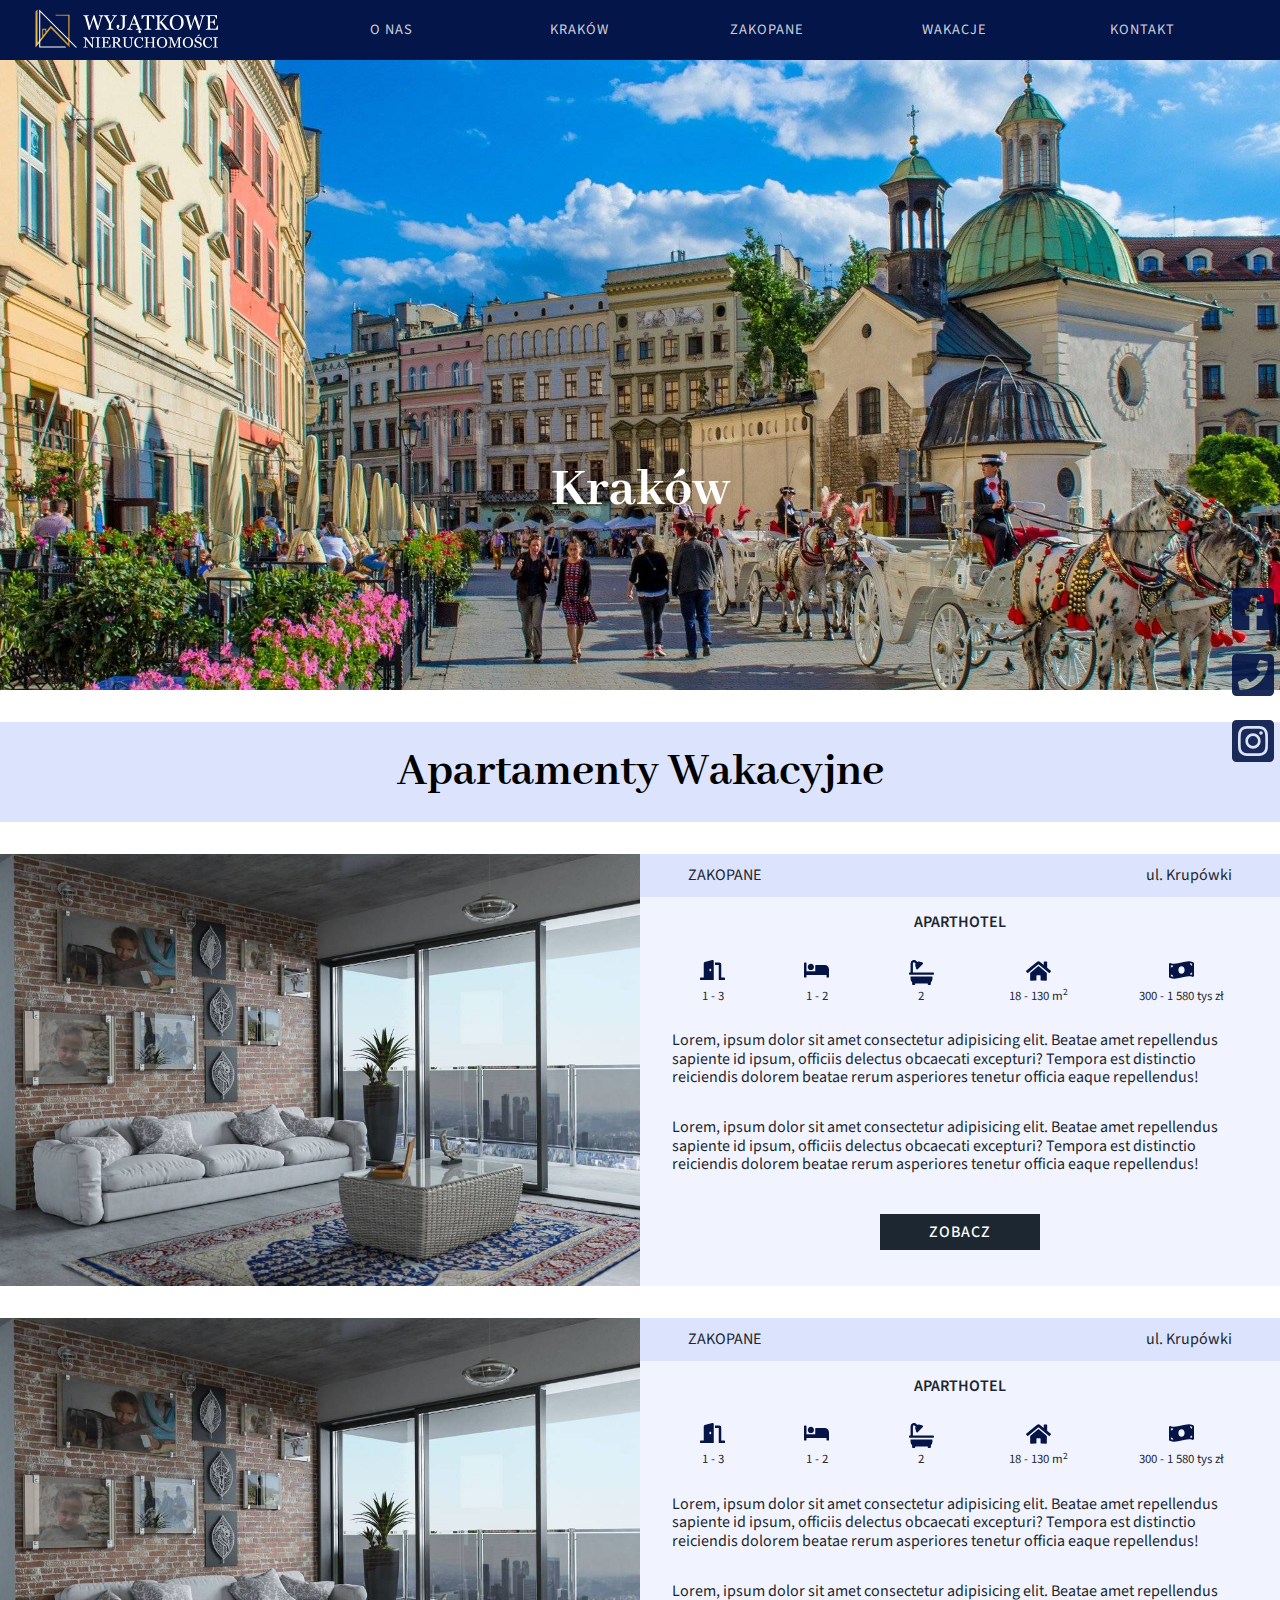
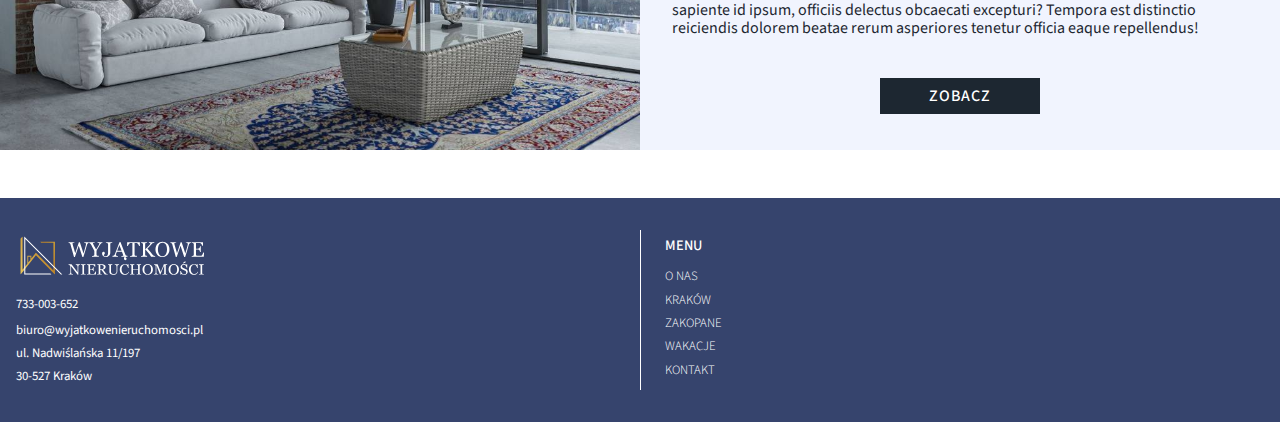
==== commit 2fccd7dc: "Add footer content and styling" ====
--- a/condo.html
+++ b/condo.html
@@ -136,7 +136,39 @@
     </button>
   </section>
   <footer class='contact' id='section-contact'>
-    <h2 class='contact__title'>Kontakt</h2>
+    <div class='contact--adress-wrapper'>
+      <div class='contact__content-logo'>
+        <img class='logo__image' src="./images/logos/white_logo_500_140.svg" alt="Logo Wyjątkowe Nieruchomości">
+      </div>
+      <div class='contact__content--cta'>
+        <a class='contact__content--cta-link' href='tel:733-003-652'>733-003-652</a>
+      </div>
+      <div class='contact__content--cta'>
+        <a class='contact__content--cta-link' href='mailto: biuro@wyjatkowenieruchomosci.pl'>biuro@wyjatkowenieruchomosci.pl</a>
+      </div>
+      <p class='contact__content'>ul. Nadwiślańska 11/197</p>
+      <p class='contact__content'>30-527 Kraków</p>
+    </div>
+    <div class='contact--footer-menu-wrapper'>
+      <p class='footer-menu-title'>menu</p>
+      <nav aria-label='secondary' class='footer-menu'>
+        <ul class="footer-menu__list">
+          <li class="footer-menu__list-item to-section"><a href="#section-about">o nas</a></li>
+          <li class="footer-menu__list-item">
+            <a href="./krakow.html">kraków</a>
+          </li>
+          <li class="footer-menu__list-item">
+            <a href="./zakopane.html">zakopane</a>
+          </li><li class="footer-menu__list-item">
+            <a href="./condo.html">wakacje</a>
+          </li>
+          <li class="footer-menu__list-item to-section">
+            <a href="#section-contact">kontakt</a>
+          </li>
+        </ul>
+      </nav>
+    </div>
+    </div>
   </footer>
 </body>
 </html>--- a/styles.css
+++ b/styles.css
@@ -593,7 +593,6 @@
   width: 100%;
   height: auto;
   margin-top: 1rem;
-  padding: 1rem;
   display: -webkit-box;
   display: -ms-flexbox;
   display: flex;
@@ -604,9 +603,15 @@
   -webkit-box-align: center;
       -ms-flex-align: center;
           align-items: center;
+  -webkit-box-pack: center;
+      -ms-flex-pack: center;
+          justify-content: center;
 }
 
 .about__title {
+  width: 100%;
+  height: 60px;
+  line-height: 60px;
   margin: 0;
   font-size: 1.6rem;
   font-family: "Abhaya Libre", serif;
@@ -614,12 +619,19 @@
   color: black;
   text-align: center;
   margin-bottom: 1rem;
-}
-
-.about__content, .about__list {
-  width: 100%;
-  max-width: 1280px;
+  background-color: #dbe3fd;
+}
+
+.about__content-wrapper {
+  width: 100%;
+  background-color: #f1f4fe;
+  padding-top: 1rem;
+}
+
+.about__content-wrapper .about__content, .about__content-wrapper .about__list {
+  width: 100%;
   margin: 0;
+  padding: 0 1.5rem;
   font-size: 1rem;
   font-family: "Source Sans Pro", sans-serif;
   font-weight: 400;
@@ -628,25 +640,73 @@
   line-height: 1.25;
 }
 
+.about__content-wrapper .about__list {
+  padding-left: 3rem;
+}
+
 @media (min-width: 768px) {
   .about {
-    padding: 2rem;
+    padding-bottom: 1.5rem;
   }
   .about__title {
+    height: 80px;
+    line-height: 80px;
     font-size: 2rem;
-  }
-  .about__content, .about__list {
-    font-size: 1.25rem;
+    margin-bottom: 1.5rem;
+  }
+  .about__content-wrapper {
+    padding-top: 1.5rem;
+    padding-bottom: 1.5rem;
+  }
+  .about__content-wrapper .about__content, .about__content-wrapper .about__list {
+    font-size: 1.1rem;
+    padding: 0 3rem;
+    margin-bottom: 1rem;
+  }
+  .about__content-wrapper .about__list {
+    padding-left: 5rem;
   }
 }
 
 @media (min-width: 1024px) {
   .about__title {
+    font-size: 2.25rem;
+    margin-bottom: 2rem;
+  }
+  .about__content-wrapper .about__content, .about__content-wrapper .about__list {
+    font-size: 1.15rem;
+  }
+}
+
+@media (min-width: 1280px) {
+  .about__title {
+    height: 100px;
+    line-height: 100px;
     font-size: 3rem;
-    margin-bottom: 2rem;
-  }
-  .about__content, .about__list {
-    font-size: 1.25rem;
+    margin-bottom: 1rem;
+  }
+  .about__content-wrapper {
+    display: -webkit-box;
+    display: -ms-flexbox;
+    display: flex;
+    -webkit-box-orient: vertical;
+    -webkit-box-direction: normal;
+        -ms-flex-direction: column;
+            flex-direction: column;
+    -webkit-box-align: center;
+        -ms-flex-align: center;
+            align-items: center;
+  }
+  .about__content-wrapper .about__content, .about__content-wrapper .about__list {
+    width: 1280px;
+    font-size: 1.2rem;
+  }
+  .about__content-wrapper .about__content {
+    padding: 0;
+  }
+  .about__content-wrapper .about__list {
+    padding-left: 2rem;
+    padding-right: 0;
   }
 }
 
@@ -673,78 +733,56 @@
 }
 
 .contact--adress-wrapper {
-  display: -webkit-box;
-  display: -ms-flexbox;
-  display: flex;
-  -webkit-box-pack: center;
-      -ms-flex-pack: center;
-          justify-content: center;
-  -webkit-box-align: center;
-      -ms-flex-align: center;
-          align-items: center;
+  width: 100%;
+  display: -webkit-box;
+  display: -ms-flexbox;
+  display: flex;
   -webkit-box-orient: vertical;
   -webkit-box-direction: normal;
       -ms-flex-direction: column;
           flex-direction: column;
+  -webkit-box-align: start;
+      -ms-flex-align: start;
+          align-items: flex-start;
   margin-bottom: 1rem;
+}
+
+.contact--adress-wrapper .contact__content-logo {
+  width: 100%;
+  height: 60px;
+  margin: 0;
+}
+
+.contact--adress-wrapper .contact__content-logo .logo__image {
+  height: 90%;
+  width: auto;
 }
 
 .contact--adress-wrapper .contact__content {
   margin: 0;
-  font-size: 1rem;
+  font-size: .8rem;
   font-family: "Source Sans Pro", sans-serif;
-  font-weight: 300;
+  font-weight: 400;
   color: #ffffff;
-  margin-bottom: .5rem;
-}
-
-.contact--adress-wrapper .contact__content--company-name {
-  font-family: "Abhaya Libre", serif;
-  font-size: 1.2rem;
-  margin: .8rem;
+  margin: .25rem 0;
+}
+
+.contact--adress-wrapper .contact__content--cta {
+  height: auto;
+  width: 100%;
+  margin: .25rem 0;
+}
+
+.contact--adress-wrapper .contact__content--cta-link {
+  font-size: .8rem;
+  text-decoration: none;
   color: #ffffff;
-  text-transform: uppercase;
-}
-
-.contact--adress-wrapper .contact__content--cta {
-  display: -webkit-box;
-  display: -ms-flexbox;
-  display: flex;
-  -webkit-box-pack: center;
-      -ms-flex-pack: center;
-          justify-content: center;
-  -webkit-box-align: center;
-      -ms-flex-align: center;
-          align-items: center;
-  height: 36px;
-  width: 200px;
-  border: 1px solid #1d2731;
-  margin-top: .5rem;
-  background-color: #1d2731;
-  -webkit-transition: background-color 1s ease;
-  transition: background-color 1s ease;
-}
-
-.contact--adress-wrapper .contact__content--cta a {
-  width: 100%;
   font-family: "Source Sans Pro", sans-serif;
-  color: white;
-  text-align: center;
-  text-decoration: none;
-  text-transform: uppercase;
   font-weight: 400;
-  letter-spacing: 1px;
-  font-size: 1rem;
-  -webkit-transition: background-color 1s ease, color 1s ease;
-  transition: background-color 1s ease, color 1s ease;
-}
-
-.contact--adress-wrapper .contact__content--cta:hover {
-  background-color: #ffffff;
-}
-
-.contact--adress-wrapper .contact__content--cta:hover a {
-  color: #1d2731;
+}
+
+.contact--adress-wrapper .contact__content--cta:hover .contact__content--cta-link {
+  color: #CD9B32;
 }
 
 .contact--footer-menu-wrapper {
@@ -752,48 +790,41 @@
   display: -webkit-box;
   display: -ms-flexbox;
   display: flex;
-  -webkit-box-pack: center;
-      -ms-flex-pack: center;
-          justify-content: center;
-  -webkit-box-align: center;
-      -ms-flex-align: center;
-          align-items: center;
   -webkit-box-orient: vertical;
   -webkit-box-direction: normal;
       -ms-flex-direction: column;
           flex-direction: column;
+  -webkit-box-align: start;
+      -ms-flex-align: start;
+          align-items: flex-start;
   border-top: 1px solid #fff;
 }
 
+.contact--footer-menu-wrapper .footer-menu-title {
+  margin-top: 1rem;
+  margin-bottom: 0;
+  color: #ffffff;
+  text-transform: uppercase;
+  font-family: "Source Sans Pro", sans-serif;
+  font-weight: 500;
+  font-size: .9rem;
+}
+
 .contact--footer-menu-wrapper .footer-menu {
-  margin-top: 1rem;
+  margin-top: .75rem;
 }
 
 .contact--footer-menu-wrapper .footer-menu__list {
-  width: 200px;
+  width: 100%;
   list-style: none;
   margin: 0;
   padding: 0;
   text-transform: uppercase;
-  text-align: center;
-  display: -webkit-box;
-  display: -ms-flexbox;
-  display: flex;
-  -webkit-box-pack: center;
-      -ms-flex-pack: center;
-          justify-content: center;
-  -webkit-box-align: center;
-      -ms-flex-align: center;
-          align-items: center;
-  -webkit-box-orient: vertical;
-  -webkit-box-direction: normal;
-      -ms-flex-direction: column;
-          flex-direction: column;
 }
 
 .contact--footer-menu-wrapper .footer-menu__list-item {
   width: 100px;
-  margin-bottom: .5rem;
+  margin: .25rem 0;
   border-bottom: 1px solid transparent;
   -webkit-transition: border-color 1s ease;
   transition: border-color 1s ease;
@@ -804,17 +835,52 @@
 }
 
 .contact--footer-menu-wrapper .footer-menu__list-item a {
-  position: relative;
+  font-size: .8rem;
   color: #ffffff;
   text-decoration: none;
-  font-size: 1rem;
   font-family: "Source Sans Pro", sans-serif;
   font-weight: 300;
+}
+
+@media (min-width: 492px) {
+  .contact {
+    -webkit-box-orient: horizontal;
+    -webkit-box-direction: normal;
+        -ms-flex-direction: row;
+            flex-direction: row;
+  }
+  .contact--adress-wrapper {
+    margin-bottom: 0;
+    height: 160px;
+  }
+  .contact--footer-menu-wrapper {
+    height: 160px;
+    border-left: 1px solid #fff;
+    border-top: none;
+    -webkit-box-pack: start;
+        -ms-flex-pack: start;
+            justify-content: flex-start;
+  }
+  .contact--footer-menu-wrapper .footer-menu-title {
+    padding-left: 1.5rem;
+    margin-top: .5rem;
+    margin-bottom: .5rem;
+  }
+  .contact--footer-menu-wrapper .footer-menu {
+    margin-top: 0;
+    padding-left: 1.5rem;
+  }
 }
 
 @media (min-width: 1024px) {
   .contact {
     margin-bottom: 0;
+  }
+  .contact--adress-wrapper {
+    max-width: 640px;
+  }
+  .contact--footer-menu-wrapper {
+    max-width: 640px;
   }
 }
 
@@ -980,17 +1046,23 @@
 .new-offers {
   width: 100%;
   height: auto;
-  margin-top: 1rem;
+  margin-top: 2rem;
 }
 
 .new-offers__title {
   margin: 0;
-  font-size: 2rem;
+  font-size: 1.6rem;
   font-family: "Abhaya Libre", serif;
   font-weight: 700;
   color: black;
   text-align: center;
-  margin-bottom: 1rem;
+  margin-bottom: 2rem;
+}
+
+@media (min-width: 768px) {
+  .new-offers__title {
+    font-size: 2rem;
+  }
 }
 
 .new-offers__wrapper {
@@ -1139,11 +1211,11 @@
 
 .new-offers__wrapper .new-offers__single-offer--description .show-offer a {
   width: 50%;
-  height: 30px;
+  height: 36px;
   max-width: 160px;
   color: white;
   background-color: #1d2731;
-  line-height: 26px;
+  line-height: 32px;
   text-align: center;
   text-decoration: none;
   text-transform: uppercase;
@@ -1181,7 +1253,7 @@
 
 @media (min-width: 1280px) {
   .new-offers__wrapper .new-offers__single-offer {
-    width: 25%;
+    width: 30%;
   }
   .new-offers__wrapper .new-offers__single-offer--image {
     height: 20vw;
@@ -1189,16 +1261,32 @@
 }
 
 @media (min-width: 1024px) {
+  .new-offers {
+    display: -webkit-box;
+    display: -ms-flexbox;
+    display: flex;
+    -webkit-box-pack: center;
+        -ms-flex-pack: center;
+            justify-content: center;
+    -webkit-box-align: center;
+        -ms-flex-align: center;
+            align-items: center;
+    -webkit-box-orient: vertical;
+    -webkit-box-direction: normal;
+        -ms-flex-direction: column;
+            flex-direction: column;
+  }
   .new-offers__wrapper {
+    max-width: 1280px;
     -webkit-box-orient: horizontal;
     -webkit-box-direction: normal;
         -ms-flex-direction: row;
             flex-direction: row;
     -ms-flex-wrap: wrap;
         flex-wrap: wrap;
-    -webkit-box-pack: space-evenly;
-        -ms-flex-pack: space-evenly;
-            justify-content: space-evenly;
+    -webkit-box-pack: justify;
+        -ms-flex-pack: justify;
+            justify-content: space-between;
   }
 }
 
@@ -1209,13 +1297,17 @@
 }
 
 .investments__title {
+  width: 100%;
+  height: 80px;
+  line-height: 80px;
   margin: 0;
-  font-size: 2rem;
+  font-size: 1.3rem;
   font-family: "Abhaya Libre", serif;
   font-weight: 700;
   color: black;
   text-align: center;
   margin-bottom: 1rem;
+  background-color: #dbe3fd;
 }
 
 .investments__wrapper {
@@ -1323,7 +1415,6 @@
   width: 20px;
   margin: .25rem;
   background-repeat: no-repeat;
-  z-index: -1;
   -webkit-filter: invert(14%) sepia(13%) saturate(5989%) hue-rotate(203deg) brightness(86%) contrast(115%);
           filter: invert(14%) sepia(13%) saturate(5989%) hue-rotate(203deg) brightness(86%) contrast(115%);
 }
@@ -1372,11 +1463,11 @@
 
 .investments__wrapper .investments__single-offer--description .show-offer a {
   width: 50%;
-  height: 30px;
+  height: 36px;
   max-width: 160px;
   color: white;
   background-color: #1d2731;
-  line-height: 26px;
+  line-height: 32px;
   text-align: center;
   text-decoration: none;
   text-transform: uppercase;
@@ -1395,10 +1486,18 @@
 
 @media (min-width: 768px) {
   .investments__wrapper .investments__single-offer {
-    width: 50%;
+    width: 80%;
+    max-width: 560px;
   }
   .investments__wrapper .investments__single-offer--image {
-    height: 35vw;
+    height: 45vw;
+  }
+  .investments__wrapper .investments__single-offer--description {
+    background-color: #f1f4fe;
+  }
+  .investments__wrapper .investments__single-offer--description .main-description {
+    background-color: #dbe3fd;
+    border-bottom: 1px solid transparent;
   }
 }
 
@@ -1407,10 +1506,10 @@
     width: 100%;
     max-width: 1280px;
     margin-bottom: 2rem;
+    max-height: 440px;
     display: -webkit-box;
     display: -ms-flexbox;
     display: flex;
-    border: 1px solid rgba(29, 39, 49, 0.5);
   }
   .investments__wrapper .investments__single-offer--image {
     width: 50%;
@@ -1436,7 +1535,7 @@
     font-size: .8rem;
   }
   .investments__wrapper .investments__single-offer--description .long-description {
-    height: 50%;
+    height: 45%;
     display: -webkit-box;
     display: -ms-flexbox;
     display: flex;
@@ -1458,6 +1557,32 @@
   }
 }
 
+@media (min-width: 768px) {
+  .investments {
+    margin-top: 2rem;
+  }
+  .investments__title {
+    height: 80px;
+    line-height: 80px;
+    margin-bottom: 2rem;
+    font-size: 2rem;
+  }
+}
+
+@media (min-width: 1024px) {
+  .investments__title {
+    font-size: 2.25rem;
+  }
+}
+
+@media (min-width: 1280px) {
+  .investments__title {
+    height: 100px;
+    line-height: 100px;
+    font-size: 3rem;
+  }
+}
+
 .single-offer {
   width: 100%;
   height: auto;
@@ -1617,6 +1742,9 @@
   .single-offer__summary-data--year {
     padding-right: 1rem;
   }
+  .single-offer__summary-price p:first-of-type {
+    margin: .5rem 0;
+  }
   .single-offer__description {
     display: -webkit-box;
     display: -ms-flexbox;
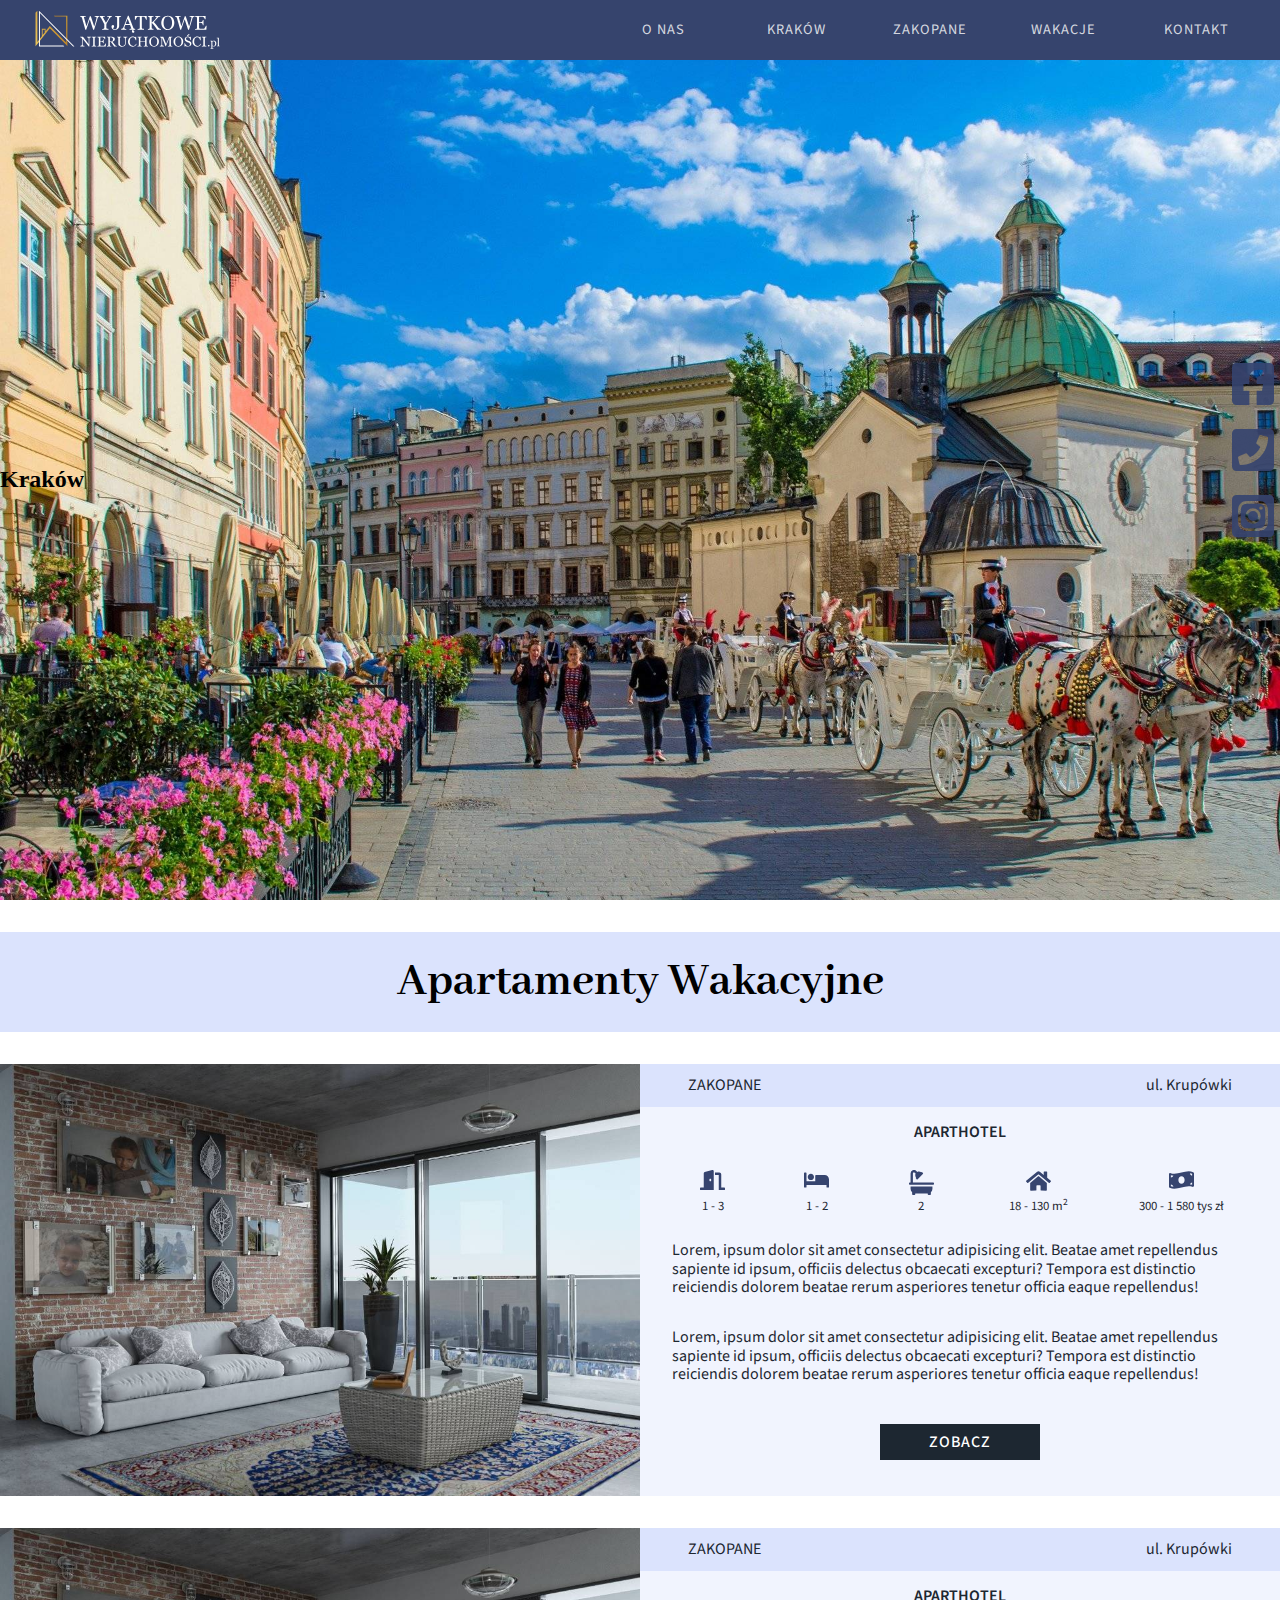
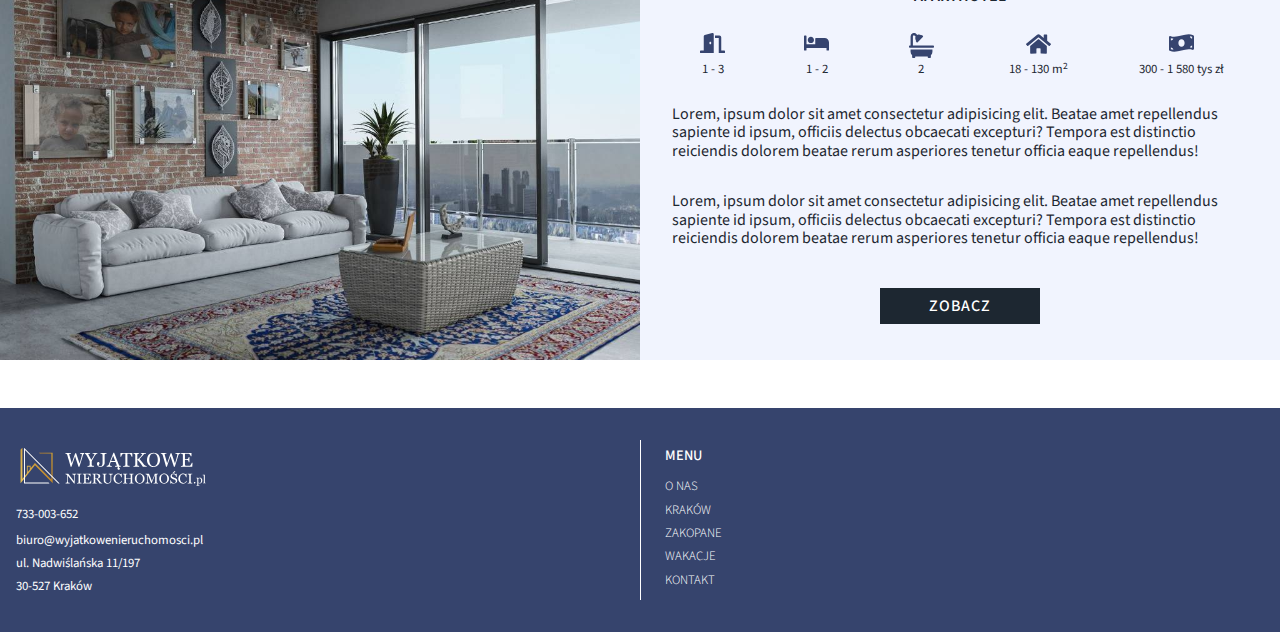
==== commit 3cdfed18: "Change logo, add custom styles to select, change menu position" ====
--- a/condo.html
+++ b/condo.html
@@ -13,7 +13,7 @@
   <header class='header'>
     <h1 class='logo'>
       <a href="./index.html">
-        <img class='logo__image' src="./images/logos/white_logo_500_140.svg" alt="Logo Wyjątkowe Nieruchomości">
+        <img class='logo__image' src="./images/logos/white_logo_pl_500_140.svg" alt="Logo Wyjątkowe Nieruchomości">
       </a>
     </h1>
     <nav aria-label='primary' class='menu'>
@@ -138,7 +138,7 @@
   <footer class='contact' id='section-contact'>
     <div class='contact--adress-wrapper'>
       <div class='contact__content-logo'>
-        <img class='logo__image' src="./images/logos/white_logo_500_140.svg" alt="Logo Wyjątkowe Nieruchomości">
+        <img class='logo__image' src="./images/logos/white_logo_pl_500_140.svg" alt="Logo Wyjątkowe Nieruchomości">
       </div>
       <div class='contact__content--cta'>
         <a class='contact__content--cta-link' href='tel:733-003-652'>733-003-652</a>
--- a/styles.css
+++ b/styles.css
@@ -346,7 +346,7 @@
 .header {
   width: 100%;
   height: 60px;
-  background-color: #041549;
+  background-color: #36446d;
   position: fixed;
   top: 0;
   z-index: 10;
@@ -357,7 +357,7 @@
   height: 100%;
   max-height: 60px;
   margin: 0;
-  background-color: #041549;
+  background-color: #36446d;
 }
 
 .header .logo a {
@@ -385,7 +385,7 @@
   top: 60px;
   height: calc(100vh - 2 * 60px);
   width: 100vw;
-  background-color: #041549;
+  background-color: #36446d;
   -webkit-transition: -webkit-transform 1s .2s ease-in-out;
   transition: -webkit-transform 1s .2s ease-in-out;
   transition: transform 1s .2s ease-in-out;
@@ -418,7 +418,7 @@
   letter-spacing: 3px;
   color: #ffffff;
   text-decoration: none;
-  font-size: 2rem;
+  font-size: 1.5rem;
   font-family: "Source Sans Pro", sans-serif;
   font-weight: 600;
 }
@@ -447,9 +447,13 @@
     top: initial;
     width: 90%;
     height: 100%;
+    -webkit-box-pack: end;
+        -ms-flex-pack: end;
+            justify-content: flex-end;
   }
   .header .menu__list {
     width: 100%;
+    max-width: 700px;
     display: -webkit-box;
     display: -ms-flexbox;
     display: flex;
@@ -492,6 +496,7 @@
   display: -webkit-box;
   display: -ms-flexbox;
   display: flex;
+  position: relative;
   -webkit-box-orient: vertical;
   -webkit-box-direction: normal;
       -ms-flex-direction: column;
@@ -507,50 +512,176 @@
   background-size: cover;
 }
 
-.hero__title {
-  margin: 0;
-  font-size: 1.6rem;
-  font-family: "Abhaya Libre", serif;
-  font-weight: 700;
-  color: white;
-  margin-top: 18%;
-  text-align: center;
-}
-
-.hero .show-offer {
-  width: 100%;
+@media (orientation: landscape) {
+  .hero {
+    height: 100vh;
+    max-height: calc(100vh - 60px * 2);
+  }
+}
+
+.hero .search-wrapper {
   display: -webkit-box;
   display: -ms-flexbox;
   display: flex;
   -webkit-box-pack: center;
       -ms-flex-pack: center;
           justify-content: center;
-  margin-bottom: 10vw;
-}
-
-.hero .show-offer a {
-  width: 50%;
-  height: 36px;
-  max-width: 160px;
-  color: white;
-  background-color: #1d2731;
-  line-height: 32px;
+  -webkit-box-align: center;
+      -ms-flex-align: center;
+          align-items: center;
+  position: absolute;
+  bottom: 0;
+  left: 50%;
+  width: 80%;
+  padding: 1rem 0;
+  -webkit-transform: translateX(-50%);
+          transform: translateX(-50%);
+  background-color: rgba(4, 21, 73, 0.5);
+}
+
+.hero .search-wrapper .search-form {
+  display: -webkit-box;
+  display: -ms-flexbox;
+  display: flex;
+  -webkit-box-pack: center;
+      -ms-flex-pack: center;
+          justify-content: center;
+  -webkit-box-align: center;
+      -ms-flex-align: center;
+          align-items: center;
+  -webkit-box-orient: vertical;
+  -webkit-box-direction: normal;
+      -ms-flex-direction: column;
+          flex-direction: column;
+  width: 100%;
+}
+
+.hero .search-wrapper .search-form .search-form-selects-wrapper {
+  display: -webkit-box;
+  display: -ms-flexbox;
+  display: flex;
+  -webkit-box-pack: center;
+      -ms-flex-pack: center;
+          justify-content: center;
+  -webkit-box-align: center;
+      -ms-flex-align: center;
+          align-items: center;
+  -webkit-box-orient: vertical;
+  -webkit-box-direction: normal;
+      -ms-flex-direction: column;
+          flex-direction: column;
+}
+
+.hero .search-wrapper .search-form .search-form-selects-wrapper .single-select-wrapper {
+  position: relative;
+  display: inline-block;
+  margin-bottom: .5rem;
+  width: 100%;
+}
+
+.hero .search-wrapper .search-form .search-form-selects-wrapper .single-select-wrapper select {
+  display: inline-block;
+  width: 100%;
+  cursor: pointer;
+  padding-left: .6rem;
+  outline: 0;
+  border: 1px solid #36446d;
+  border-radius: 0px;
+  background: #ffffff;
+  color: #36446d;
+  appearance: none;
+  -webkit-appearance: none;
+  -moz-appearance: none;
+}
+
+.hero .search-wrapper .search-form .search-form-selects-wrapper .single-select-wrapper select::-ms-expand {
+  display: none;
+}
+
+.hero .search-wrapper .search-form .search-form-selects-wrapper .single-select-wrapper select:hover,
+.hero .search-wrapper .search-form .search-form-selects-wrapper .single-select-wrapper select:focus {
+  color: #ffffff;
+  background: #36446d;
+}
+
+.hero .search-wrapper .search-form .search-form-selects-wrapper .single-select-wrapper select:disabled {
+  opacity: 0.5;
+  pointer-events: none;
+}
+
+.hero .search-wrapper .search-form .search-form-selects-wrapper .single-select-wrapper .select-arrow {
+  position: absolute;
+  top: 7px;
+  right: .6rem;
+  width: 6px;
+  height: 6px;
+  border: solid #36446d;
+  border-width: 0 1px 1px 0;
+  display: inline-block;
+  padding: 3px;
+  transform: rotate(45deg);
+  -webkit-transform: rotate(45deg);
+}
+
+.hero .search-wrapper .search-form .search-form-selects-wrapper .single-select-wrapper select:hover ~ .select-arrow,
+.hero .search-wrapper .search-form .search-form-selects-wrapper .single-select-wrapper select:focus ~ .select-arrow {
+  border-color: #ffffff;
+}
+
+.hero .search-wrapper .search-form .search-form-selects-wrapper .single-select-wrapper select:disabled ~ .select-arrow {
+  border-top-color: #cccccc;
+}
+
+.hero .search-wrapper .search-form .search-form-selects-wrapper .single-select-wrapper .search-form__property, .hero .search-wrapper .search-form .search-form-selects-wrapper .single-select-wrapper .search-form__transaction, .hero .search-wrapper .search-form .search-form-selects-wrapper .single-select-wrapper .search-form__localization {
+  font-family: "Source Sans Pro", sans-serif;
+  width: 170px;
+  height: 1.5rem;
+  font-size: .8rem;
+}
+
+.hero .search-wrapper .search-form .search-form-selects-wrapper .single-select-wrapper .search-form__property--item, .hero .search-wrapper .search-form .search-form-selects-wrapper .single-select-wrapper .search-form__transaction--item, .hero .search-wrapper .search-form .search-form-selects-wrapper .single-select-wrapper .search-form__localization--item {
   text-align: center;
-  text-decoration: none;
+}
+
+.hero .search-wrapper .search-form__button {
+  font-family: "Source Sans Pro", sans-serif;
+  font-size: .9rem;
+  width: 120px;
+  height: 1.75rem;
+  margin-top: .75rem;
+  letter-spacing: .1rem;
   text-transform: uppercase;
-  font-weight: 500;
-  letter-spacing: 1px;
-  font-size: 1.1rem;
-  font-family: "Source Sans Pro", sans-serif;
-  border: 1px solid #fff;
-  -webkit-transition: background-color 1s ease, color 1s ease, border-color 1s ease;
-  transition: background-color 1s ease, color 1s ease, border-color 1s ease;
-}
-
-.hero .show-offer a:hover {
-  color: #1d2731;
+  background-color: #041549;
+  border: 1px solid #ffffff;
+  border-radius: 0;
+  color: #ffffff;
+  cursor: pointer;
+  -webkit-transition: background-color 1s ease, color 1s ease;
+  transition: background-color 1s ease, color 1s ease;
+}
+
+.hero .search-wrapper .search-form__button:hover {
+  color: #041549;
   background-color: white;
-  border-color: #1d2731;
+}
+
+@media (orientation: landscape) {
+  .hero .search-wrapper {
+    width: 100%;
+  }
+  .hero .search-wrapper .search-form .search-form-selects-wrapper {
+    -webkit-box-orient: horizontal;
+    -webkit-box-direction: normal;
+        -ms-flex-direction: row;
+            flex-direction: row;
+  }
+  .hero .search-wrapper .search-form .search-form-selects-wrapper .single-select-wrapper .select-arrow {
+    top: 15px;
+    right: 1rem;
+  }
+  .hero .search-wrapper .search-form .search-form-selects-wrapper .single-select-wrapper .search-form__property, .hero .search-wrapper .search-form .search-form-selects-wrapper .single-select-wrapper .search-form__transaction, .hero .search-wrapper .search-form .search-form-selects-wrapper .single-select-wrapper .search-form__localization {
+    margin: .5rem;
+  }
 }
 
 @media (min-width: 768px) {
@@ -558,34 +689,59 @@
     height: 50vh;
     max-height: 600px;
   }
-  .hero__title {
-    font-size: 2.5rem;
+  .hero .search-wrapper {
+    height: 20%;
+    width: 100%;
+  }
+  .hero .search-wrapper .search-form .search-form-selects-wrapper {
+    -webkit-box-orient: horizontal;
+    -webkit-box-direction: normal;
+        -ms-flex-direction: row;
+            flex-direction: row;
+  }
+  .hero .search-wrapper .search-form .search-form-selects-wrapper .single-select-wrapper .select-arrow {
+    top: 19px;
+    right: 1.2rem;
+  }
+  .hero .search-wrapper .search-form .search-form-selects-wrapper .single-select-wrapper .search-form__property, .hero .search-wrapper .search-form .search-form-selects-wrapper .single-select-wrapper .search-form__transaction, .hero .search-wrapper .search-form .search-form-selects-wrapper .single-select-wrapper .search-form__localization {
+    width: 200px;
+    height: 2rem;
+    font-size: 1rem;
+    margin: .5rem;
+  }
+  .hero .search-wrapper .search-form__button {
+    font-family: "Source Sans Pro", sans-serif;
+    width: 160px;
+    height: 1.75rem;
+    margin-top: .25rem;
+    text-transform: uppercase;
   }
 }
 
 @media (min-width: 1024px) {
   .hero {
-    height: 70vh;
-    max-height: 700px;
+    height: calc(100vh - 60px);
+    max-height: 100vh;
     background-image: url("./images/heroes/krakow_01_1920_1306.jpg");
   }
-  .hero__title {
-    font-size: 3.5rem;
+  .hero .search-wrapper {
+    width: 80%;
+    max-width: 800px;
   }
 }
 
 @media (min-width: 1280px) {
   .hero {
-    height: 70vh;
-    max-height: 700px;
     background-image: url("./images/heroes/krakow_01_1920_1306.jpg");
   }
-  .hero__title {
-    font-size: 3.5rem;
-    margin-top: 18%;
-  }
-  .hero .show-offer {
-    margin-bottom: 8vw;
+  .hero .search-wrapper {
+    bottom: 2rem;
+    width: 60%;
+    max-height: 140px;
+  }
+  .hero .search-wrapper .search-form__button {
+    height: 2rem;
+    margin-top: .5rem;
   }
 }
 
@@ -619,7 +775,6 @@
   color: black;
   text-align: center;
   margin-bottom: 1rem;
-  background-color: #dbe3fd;
 }
 
 .about__content-wrapper {
@@ -716,7 +871,7 @@
   margin-top: 1rem;
   margin-bottom: 60px;
   padding: 2rem 1rem;
-  background-color: rgba(4, 21, 73, 0.8);
+  background-color: #36446d;
   display: -webkit-box;
   display: -ms-flexbox;
   display: flex;
@@ -907,6 +1062,12 @@
   height: 180px;
 }
 
+@media (orientation: landscape) {
+  .social {
+    bottom: calc(50vh - 90px);
+  }
+}
+
 .social__facebook, .social__phone, .social__instagram {
   width: 48px;
   height: 48px;
@@ -919,12 +1080,12 @@
   height: 100%;
   background-repeat: no-repeat;
   opacity: .9;
-  -webkit-filter: invert(14%) sepia(13%) saturate(5989%) hue-rotate(203deg) brightness(86%) contrast(115%);
-          filter: invert(14%) sepia(13%) saturate(5989%) hue-rotate(203deg) brightness(86%) contrast(115%);
-  -webkit-transition: -webkit-filter .5s .2s ease-in-out;
-  transition: -webkit-filter .5s .2s ease-in-out;
-  transition: filter .5s .2s ease-in-out;
-  transition: filter .5s .2s ease-in-out, -webkit-filter .5s .2s ease-in-out;
+  -webkit-filter: invert(24%) sepia(6%) saturate(5229%) hue-rotate(188deg) brightness(91%) contrast(84%);
+          filter: invert(24%) sepia(6%) saturate(5229%) hue-rotate(188deg) brightness(91%) contrast(84%);
+  -webkit-transition: -webkit-filter 1s .2s ease-in-out;
+  transition: -webkit-filter 1s .2s ease-in-out;
+  transition: filter 1s .2s ease-in-out;
+  transition: filter 1s .2s ease-in-out, -webkit-filter 1s .2s ease-in-out;
 }
 
 .social__facebook--link.filtered, .social__phone--link.filtered, .social__instagram--link.filtered {
@@ -958,16 +1119,16 @@
   bottom: 0;
   width: 100%;
   height: 60px;
-  background-color: #041549;
+  background-color: #36446d;
 }
 
 .menu__toggler .hamburger-menu {
   width: 30px;
   height: 30px;
-  background: #041549;
+  background: #36446d;
   border: none;
   padding: 0;
-  outline: #041549;
+  outline: #36446d;
   cursor: pointer;
   overflow: hidden;
 }
@@ -1166,8 +1327,8 @@
   margin: .25rem;
   background-repeat: no-repeat;
   z-index: -1;
-  -webkit-filter: invert(14%) sepia(13%) saturate(5989%) hue-rotate(203deg) brightness(86%) contrast(115%);
-          filter: invert(14%) sepia(13%) saturate(5989%) hue-rotate(203deg) brightness(86%) contrast(115%);
+  -webkit-filter: invert(24%) sepia(6%) saturate(5229%) hue-rotate(188deg) brightness(91%) contrast(84%);
+          filter: invert(24%) sepia(6%) saturate(5229%) hue-rotate(188deg) brightness(91%) contrast(84%);
 }
 
 .new-offers__wrapper .new-offers__single-offer--description .additional-description--rooms .description-value, .new-offers__wrapper .new-offers__single-offer--description .additional-description--bedrooms .description-value, .new-offers__wrapper .new-offers__single-offer--description .additional-description--bathrooms .description-value, .new-offers__wrapper .new-offers__single-offer--description .additional-description--area .description-value, .new-offers__wrapper .new-offers__single-offer--description .additional-description--ground-area .description-value {
@@ -1415,8 +1576,8 @@
   width: 20px;
   margin: .25rem;
   background-repeat: no-repeat;
-  -webkit-filter: invert(14%) sepia(13%) saturate(5989%) hue-rotate(203deg) brightness(86%) contrast(115%);
-          filter: invert(14%) sepia(13%) saturate(5989%) hue-rotate(203deg) brightness(86%) contrast(115%);
+  -webkit-filter: invert(24%) sepia(6%) saturate(5229%) hue-rotate(188deg) brightness(91%) contrast(84%);
+          filter: invert(24%) sepia(6%) saturate(5229%) hue-rotate(188deg) brightness(91%) contrast(84%);
 }
 
 .investments__wrapper .investments__single-offer--description .additional-description--rooms .description-value, .investments__wrapper .investments__single-offer--description .additional-description--bedrooms .description-value, .investments__wrapper .investments__single-offer--description .additional-description--bathrooms .description-value, .investments__wrapper .investments__single-offer--description .additional-description--area .description-value, .investments__wrapper .investments__single-offer--description .additional-description--price .description-value {
